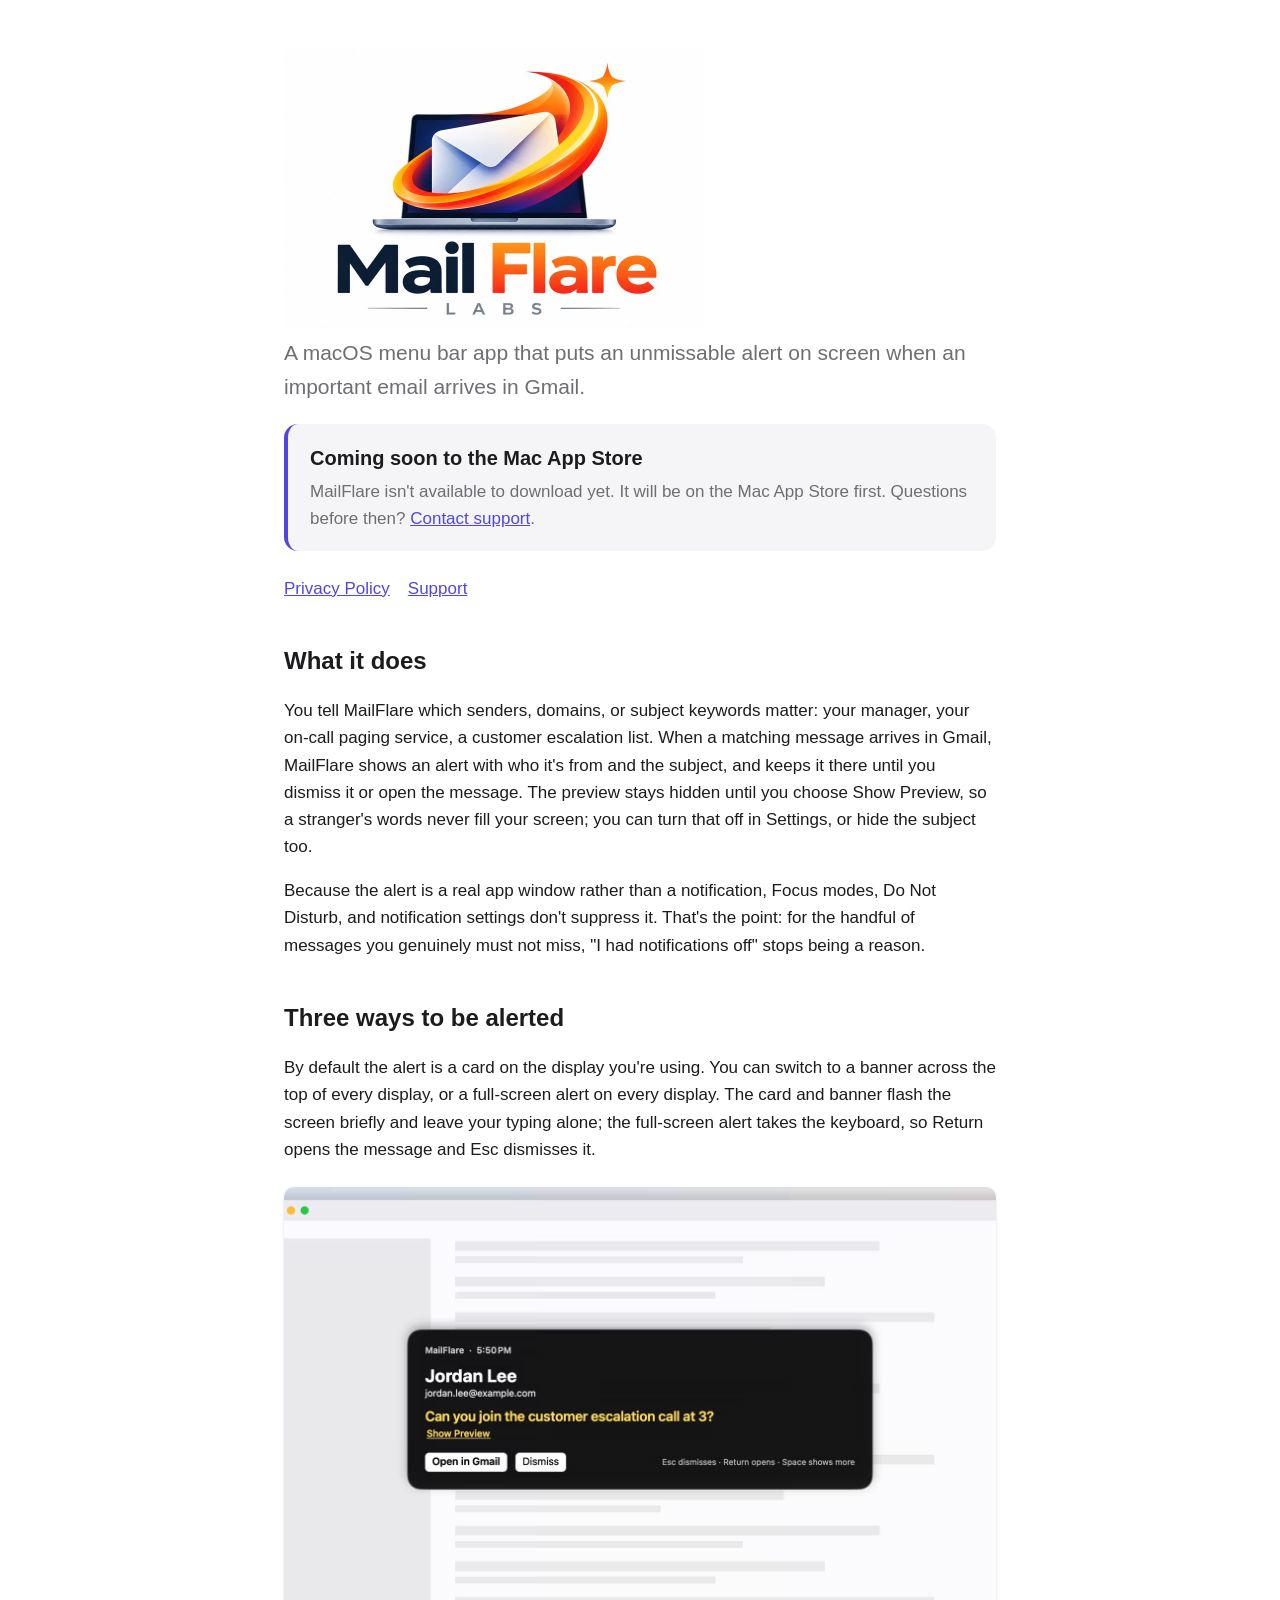
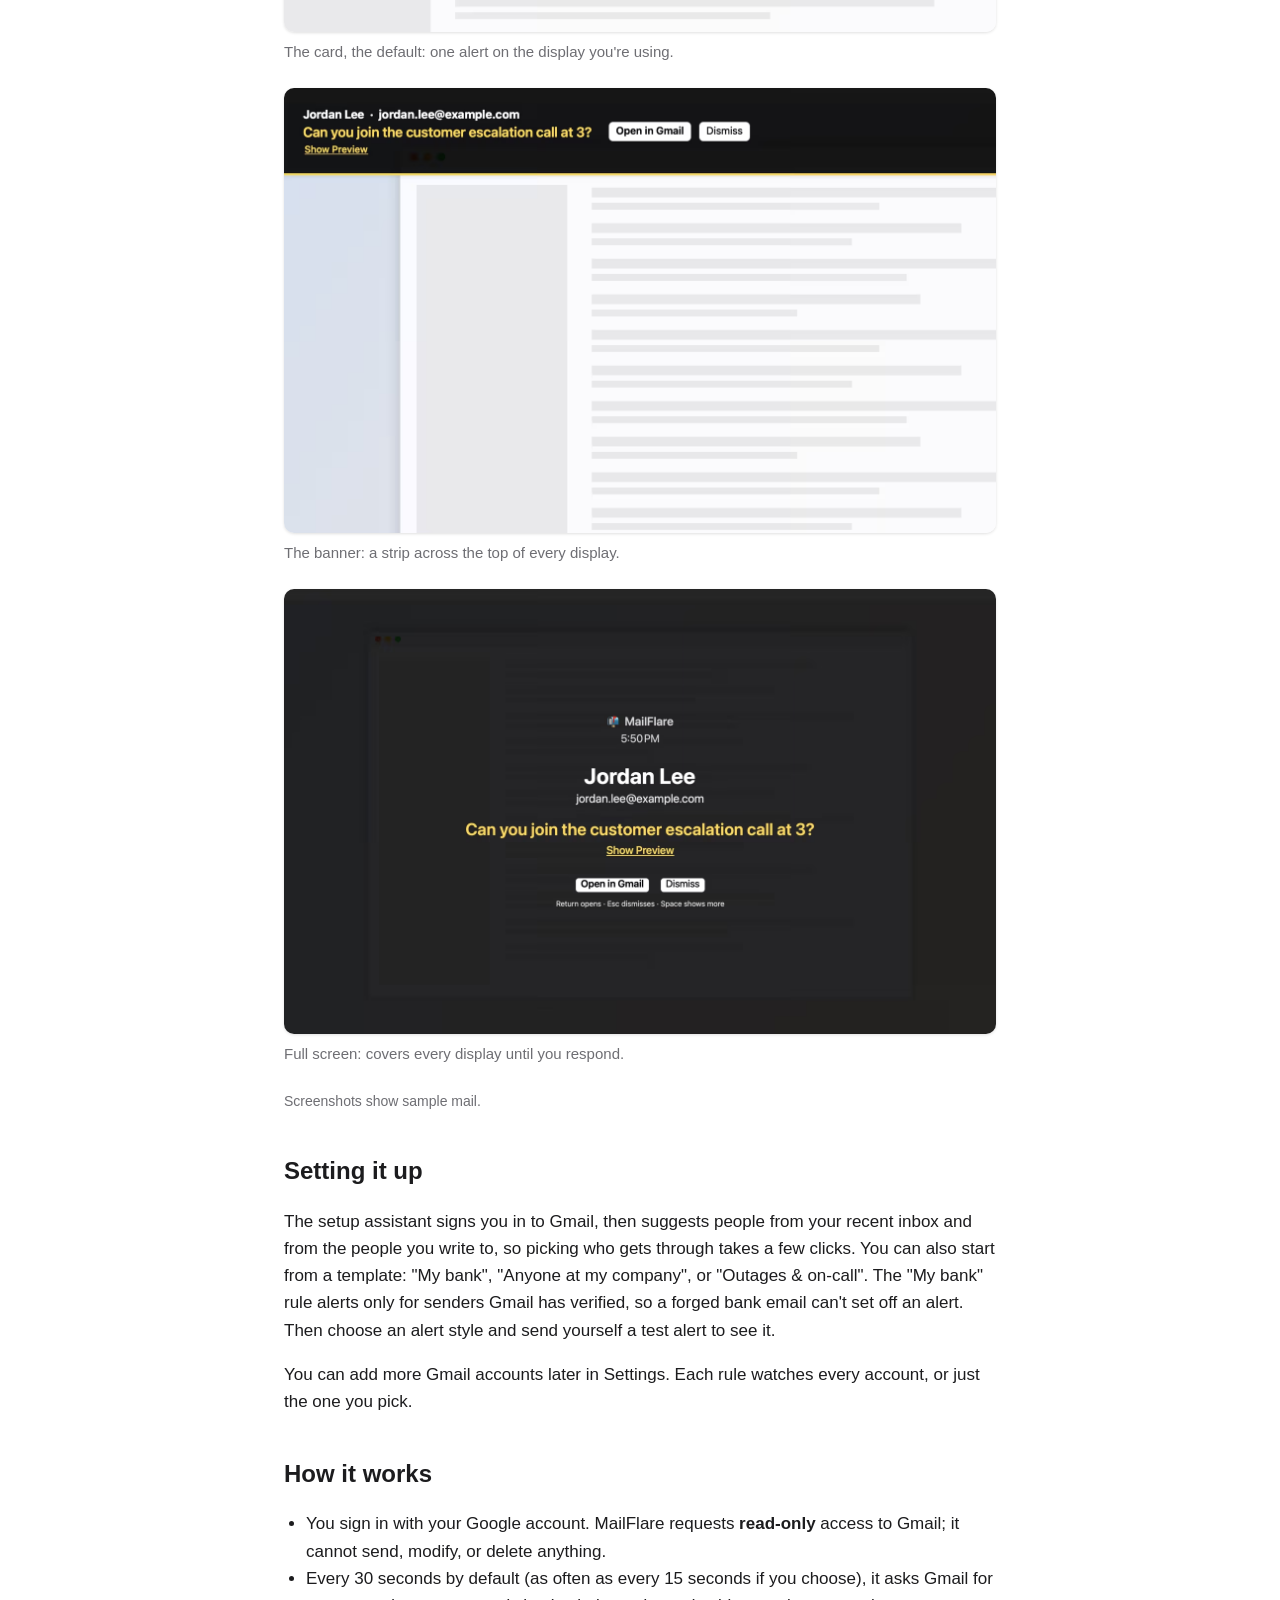
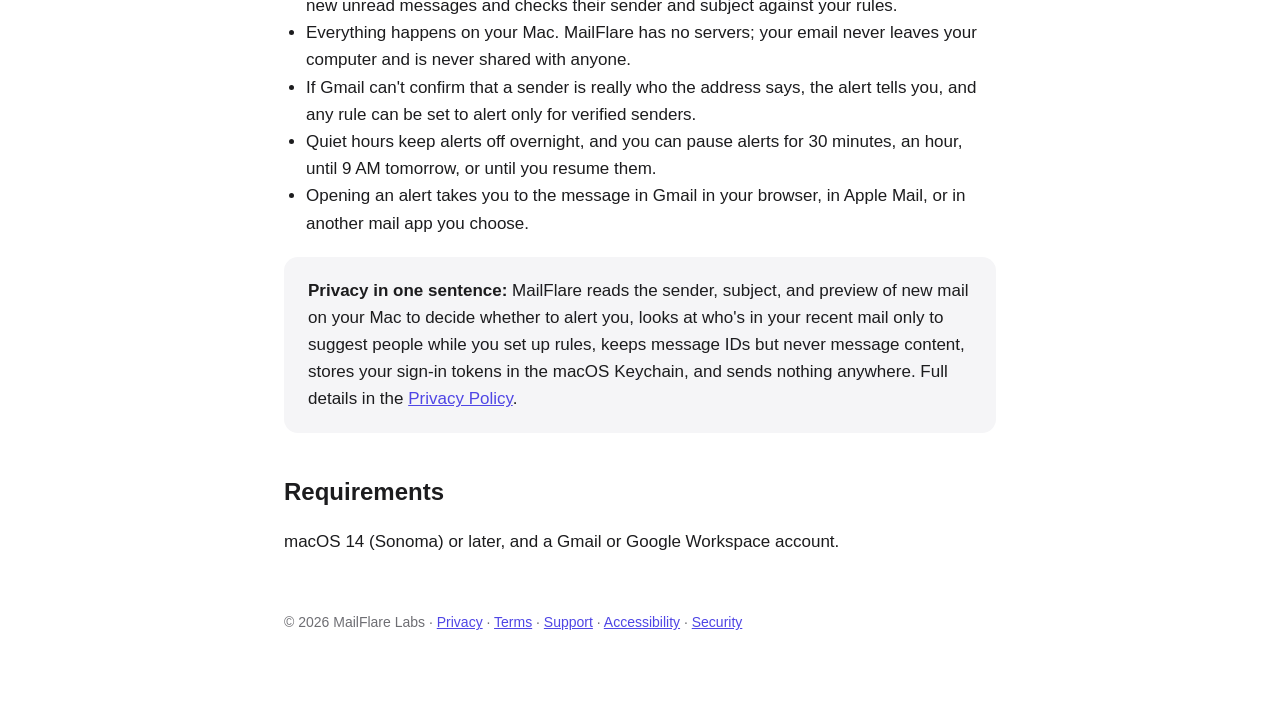
==== index.html @ 7cb152a8 "Homepage: say how to get the app (mailflarelabs/mailflare#104) A call to action under the lede says " ====
<!doctype html>
<html lang="en">
<head>
<meta charset="utf-8">
<meta name="viewport" content="width=device-width, initial-scale=1">
<title>MailFlare — unmissable alerts for the email that matters</title>
<meta name="description" data-feature="alert-styles" content="MailFlare is a macOS menu bar app that puts an alert on screen when an important Gmail message arrives: a card, a banner, or a full-screen alert that Focus modes and Do Not Disturb can't hide.">
<link rel="stylesheet" href="style.css">
<link rel="icon" href="favicon.ico" sizes="16x16 32x32 48x48">
<link rel="icon" href="icon.png" type="image/png" sizes="256x256">
<link rel="apple-touch-icon" href="apple-touch-icon.png">
<meta property="og:type" content="website">
<meta property="og:site_name" content="MailFlare">
<meta property="og:title" content="MailFlare — unmissable alerts for the email that matters">
<meta property="og:description" data-feature="alert-styles" content="MailFlare is a macOS menu bar app that puts an alert on screen when an important Gmail message arrives: a card, a banner, or a full-screen alert that Focus modes and Do Not Disturb can't hide.">
<meta property="og:url" content="https://mailflarelabs.com/">
<meta property="og:image" content="https://mailflarelabs.com/og-image.jpg">
<meta property="og:image:width" content="1200">
<meta property="og:image:height" content="630">
<meta property="og:image:alt" content="The MailFlare Labs logo: an envelope on a laptop screen, circled by an orange flare">
<meta name="twitter:card" content="summary_large_image">
</head>
<body>
<main>
<header>
  <img src="logo.jpg" alt="MailFlare Labs" width="840" height="560" style="width:min(100%,420px);height:auto;border-radius:0">
  <h1 class="visually-hidden">MailFlare</h1>
</header>
<p class="lede">A macOS menu bar app that puts an unmissable alert on screen when an important email arrives in Gmail.</p>
<div class="cta" id="get">
  <strong>Coming soon to the Mac App Store</strong>
  <span>MailFlare isn't available to download yet. It will be on the Mac App Store first. Questions before then? <a href="support.html">Contact support</a>.</span>
</div>
<nav><a href="privacy.html">Privacy Policy</a><a href="support.html">Support</a></nav>

<h2>What it does</h2>
<p>You tell MailFlare which <span data-feature="rule-criteria">senders, domains, or subject keywords</span> matter: your manager, your on-call paging service, a customer escalation list. When a matching message arrives in Gmail, MailFlare shows an alert with who it's from and the subject, and keeps it there until you dismiss it or open the message. <span data-feature="alert-detail">The preview stays hidden until you choose Show Preview, so a stranger's words never fill your screen; you can turn that off in Settings, or hide the subject too.</span></p>
<p>Because the alert is a real app window rather than a notification, Focus modes, Do Not Disturb, and notification settings don't suppress it. That's the point: for the handful of messages you genuinely must not miss, "I had notifications off" stops being a reason.</p>

<h2>Three ways to be alerted</h2>
<div data-feature="alert-styles alert-style-default">
<p>By default the alert is a card on the display you're using. You can switch to a banner across the top of every display, or a full-screen alert on every display. The card and banner flash the screen briefly and leave your typing alone; the full-screen alert takes the keyboard, so Return opens the message and Esc dismisses it.</p>
<figure>
  <picture>
    <source type="image/avif" srcset="screenshots/alert-card-dark.avif" media="(prefers-color-scheme: dark)">
    <source type="image/avif" srcset="screenshots/alert-card-light.avif">
    <img src="screenshots/alert-card-light.jpg" width="1440" height="900" loading="lazy" alt="A MailFlare card alert in the middle of the screen, above an open app window: an email from Jordan Lee (jordan.lee@example.com), subject &quot;Can you join the customer escalation call at 3?&quot;, with a Show Preview link and Open in Gmail and Dismiss buttons.">
  </picture>
  <figcaption>The card, the default: one alert on the display you're using.</figcaption>
</figure>
<figure>
  <picture>
    <source type="image/avif" srcset="screenshots/alert-banner-dark.avif" media="(prefers-color-scheme: dark)">
    <source type="image/avif" srcset="screenshots/alert-banner-light.avif">
    <img src="screenshots/alert-banner-light.jpg" width="1440" height="900" loading="lazy" alt="A MailFlare banner alert across the top of the screen: an email from Jordan Lee (jordan.lee@example.com), subject &quot;Can you join the customer escalation call at 3?&quot;, with a Show Preview link and Open in Gmail and Dismiss buttons.">
  </picture>
  <figcaption>The banner: a strip across the top of every display.</figcaption>
</figure>
<figure>
  <picture>
    <source type="image/avif" srcset="screenshots/alert-fullscreen-dark.avif" media="(prefers-color-scheme: dark)">
    <source type="image/avif" srcset="screenshots/alert-fullscreen-light.avif">
    <img src="screenshots/alert-fullscreen-light.jpg" width="1440" height="900" loading="lazy" alt="A MailFlare full-screen alert darkening the whole screen: an email from Jordan Lee (jordan.lee@example.com), subject &quot;Can you join the customer escalation call at 3?&quot;, with a Show Preview link and Open in Gmail and Dismiss buttons.">
  </picture>
  <figcaption>Full screen: covers every display until you respond.</figcaption>
</figure>
<p class="note">Screenshots show sample mail.</p>
</div>

<h2>Setting it up</h2>
<p>The setup assistant signs you in to Gmail, then suggests people from your recent inbox and from the people you write to, so picking who gets through takes a few clicks. You can also start from a template: "My bank", "Anyone at my company", or "Outages &amp; on-call". <span data-feature="sender-verification">The "My bank" rule alerts only for senders Gmail has verified, so a forged bank email can't set off an alert.</span> Then choose an alert style and send yourself a test alert to see it.</p>
<p>You can add more Gmail accounts later in Settings. Each rule watches every account, or just the one you pick.</p>

<h2>How it works</h2>
<ul>
  <li>You sign in with your Google account. MailFlare requests <span data-feature="gmail-access"><strong>read-only</strong> access to Gmail; it cannot send, modify, or delete anything</span>.</li>
  <li><span data-feature="poll-interval">Every 30 seconds by default (as often as every 15 seconds if you choose)</span>, it asks Gmail for new unread messages and checks their sender and subject against your rules.</li>
  <li>Everything happens on your Mac. MailFlare has no servers; your email never leaves your computer and is never shared with anyone.</li>
  <li data-feature="sender-verification">If Gmail can't confirm that a sender is really who the address says, the alert tells you, and any rule can be set to alert only for verified senders.</li>
  <li data-feature="quiet-hours pause">Quiet hours keep alerts off overnight, and you can pause alerts for 30 minutes, an hour, until 9 AM tomorrow, or until you resume them.</li>
  <li>Opening an alert takes you to the message in Gmail in your browser, in Apple Mail, or in another mail app you choose.</li>
</ul>

<div class="card">
  <strong>Privacy in one sentence:</strong> MailFlare reads the sender, subject, and preview of new mail on your Mac to decide whether to alert you, looks at who's in your recent mail only to suggest people while you set up rules, keeps message IDs but never message content, stores your sign-in tokens in the macOS Keychain, and sends nothing anywhere. Full details in the <a href="privacy.html">Privacy Policy</a>.
</div>

<h2>Requirements</h2>
<p><span data-feature="min-macos">macOS 14 (Sonoma) or later</span>, and a Gmail or Google Workspace account.</p>

<footer>© 2026 MailFlare Labs · <a href="privacy.html">Privacy</a> · <a href="terms.html">Terms</a> · <a href="support.html">Support</a> · <a href="accessibility.html">Accessibility</a> · <a href="security.html">Security</a></footer>
</main>
</body>
</html>
---- style.css ----
:root { color-scheme: light dark; --fg: #1c1c1e; --muted: #6e6e73; --accent: #4f46e5; --bg: #ffffff; --card: #f5f5f7; }
@media (prefers-color-scheme: dark) { :root { --fg: #f5f5f7; --muted: #a1a1a6; --accent: #a5b4fc; --bg: #0b0b0f; --card: #1c1c22; } }
* { box-sizing: border-box; }
body { margin: 0; font: 17px/1.6 -apple-system, BlinkMacSystemFont, "Helvetica Neue", Helvetica, Arial, sans-serif; color: var(--fg); background: var(--bg); }
main { max-width: 760px; margin: 0 auto; padding: 48px 24px 80px; }
header { display: flex; align-items: center; gap: 14px; margin-bottom: 8px; }
header img { width: 56px; height: 56px; border-radius: 13px; }
h1 { font-size: 40px; margin: 0; letter-spacing: -0.02em; }
h2 { font-size: 24px; margin: 40px 0 12px; }
p.lede { font-size: 21px; color: var(--muted); margin-top: 6px; }
a { color: var(--accent); }
nav a { margin-right: 18px; }
.card { background: var(--card); border-radius: 14px; padding: 20px 24px; margin: 20px 0; }
ul { padding-left: 22px; }
footer { margin-top: 56px; color: var(--muted); font-size: 14px; }
code { font-family: ui-monospace, SFMono-Regular, Menlo, monospace; font-size: 0.92em; }
.visually-hidden { position: absolute; width: 1px; height: 1px; overflow: hidden; clip: rect(0 0 0 0); }
figure { margin: 24px 0; }
figure img { display: block; width: 100%; height: auto; border-radius: 10px; box-shadow: 0 1px 3px rgba(0, 0, 0, 0.12); }
figcaption { margin-top: 8px; color: var(--muted); font-size: 15px; }
p.note { color: var(--muted); font-size: 14px; }
.cta { display: flex; flex-direction: column; gap: 4px; margin: 20px 0 24px; padding: 18px 22px; border-radius: 14px; background: var(--card); border-left: 4px solid var(--accent); }
.cta strong { font-size: 20px; }
.cta span { color: var(--muted); }
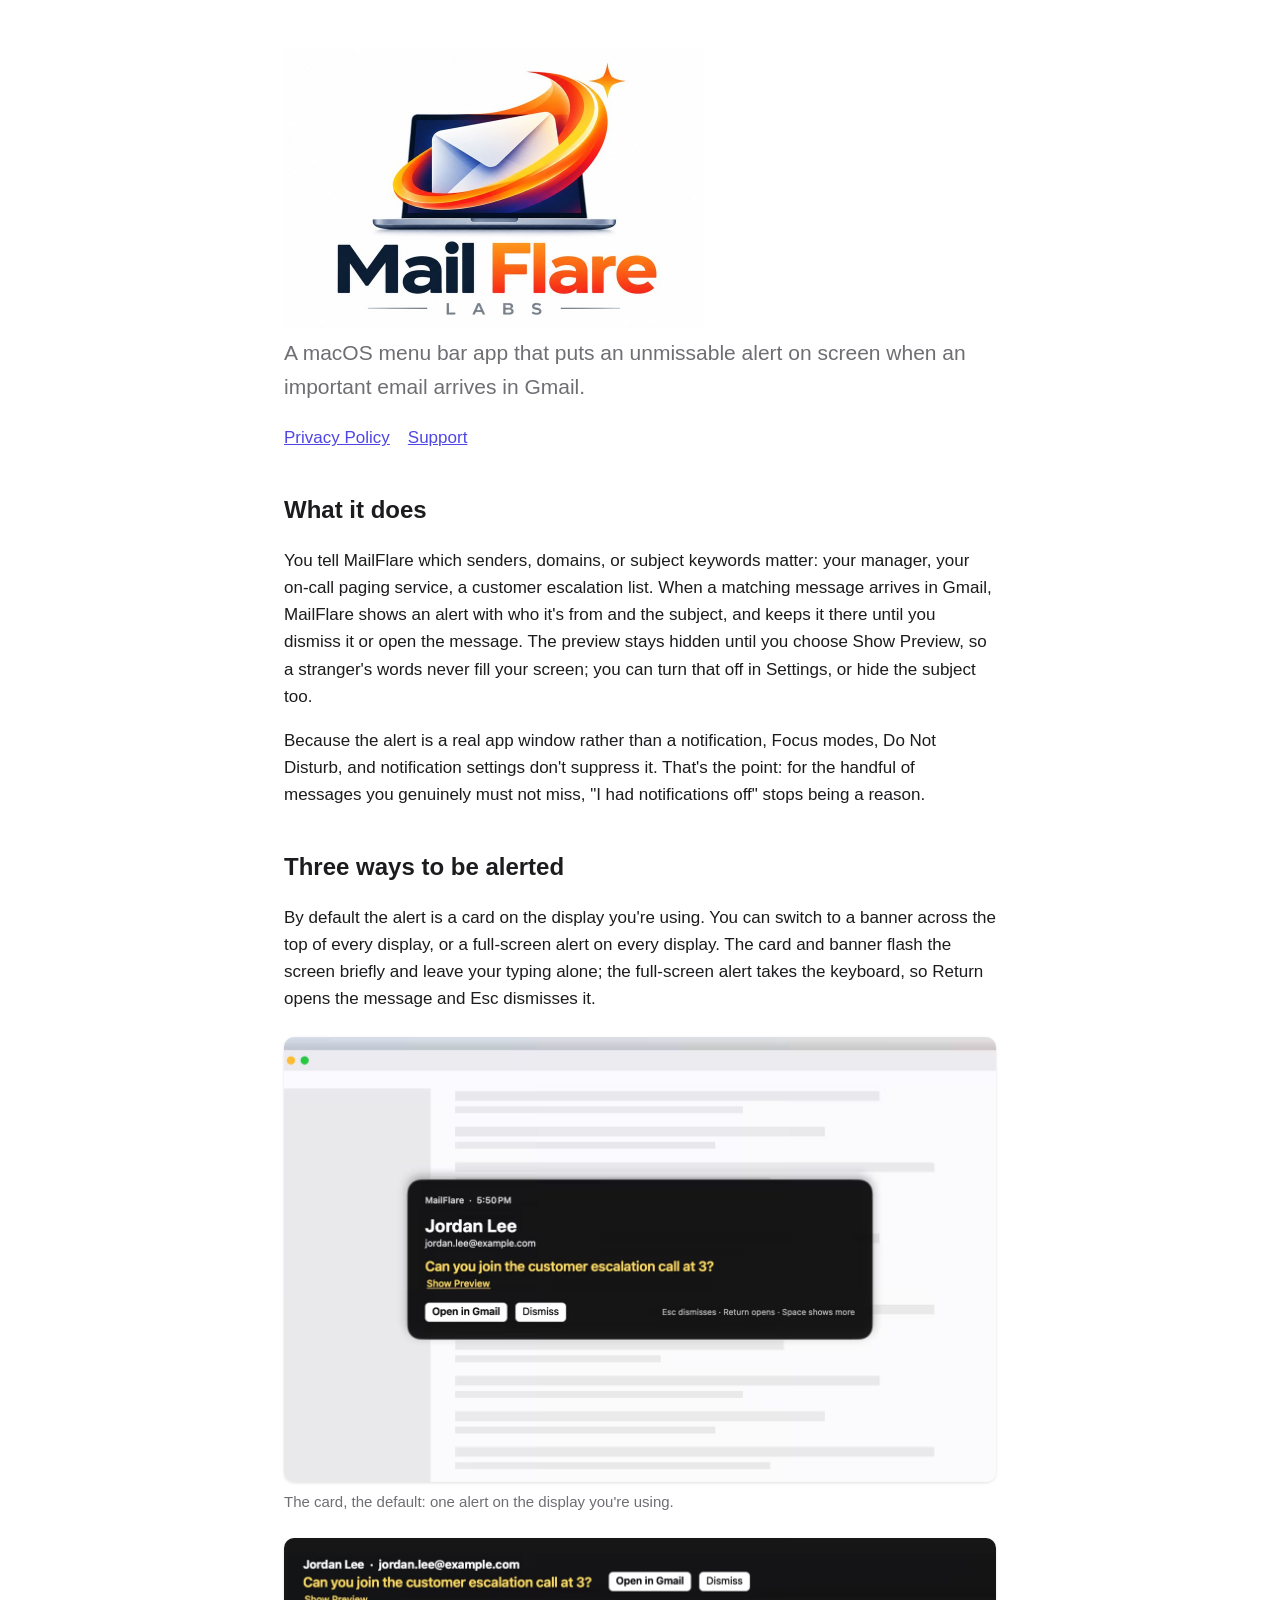
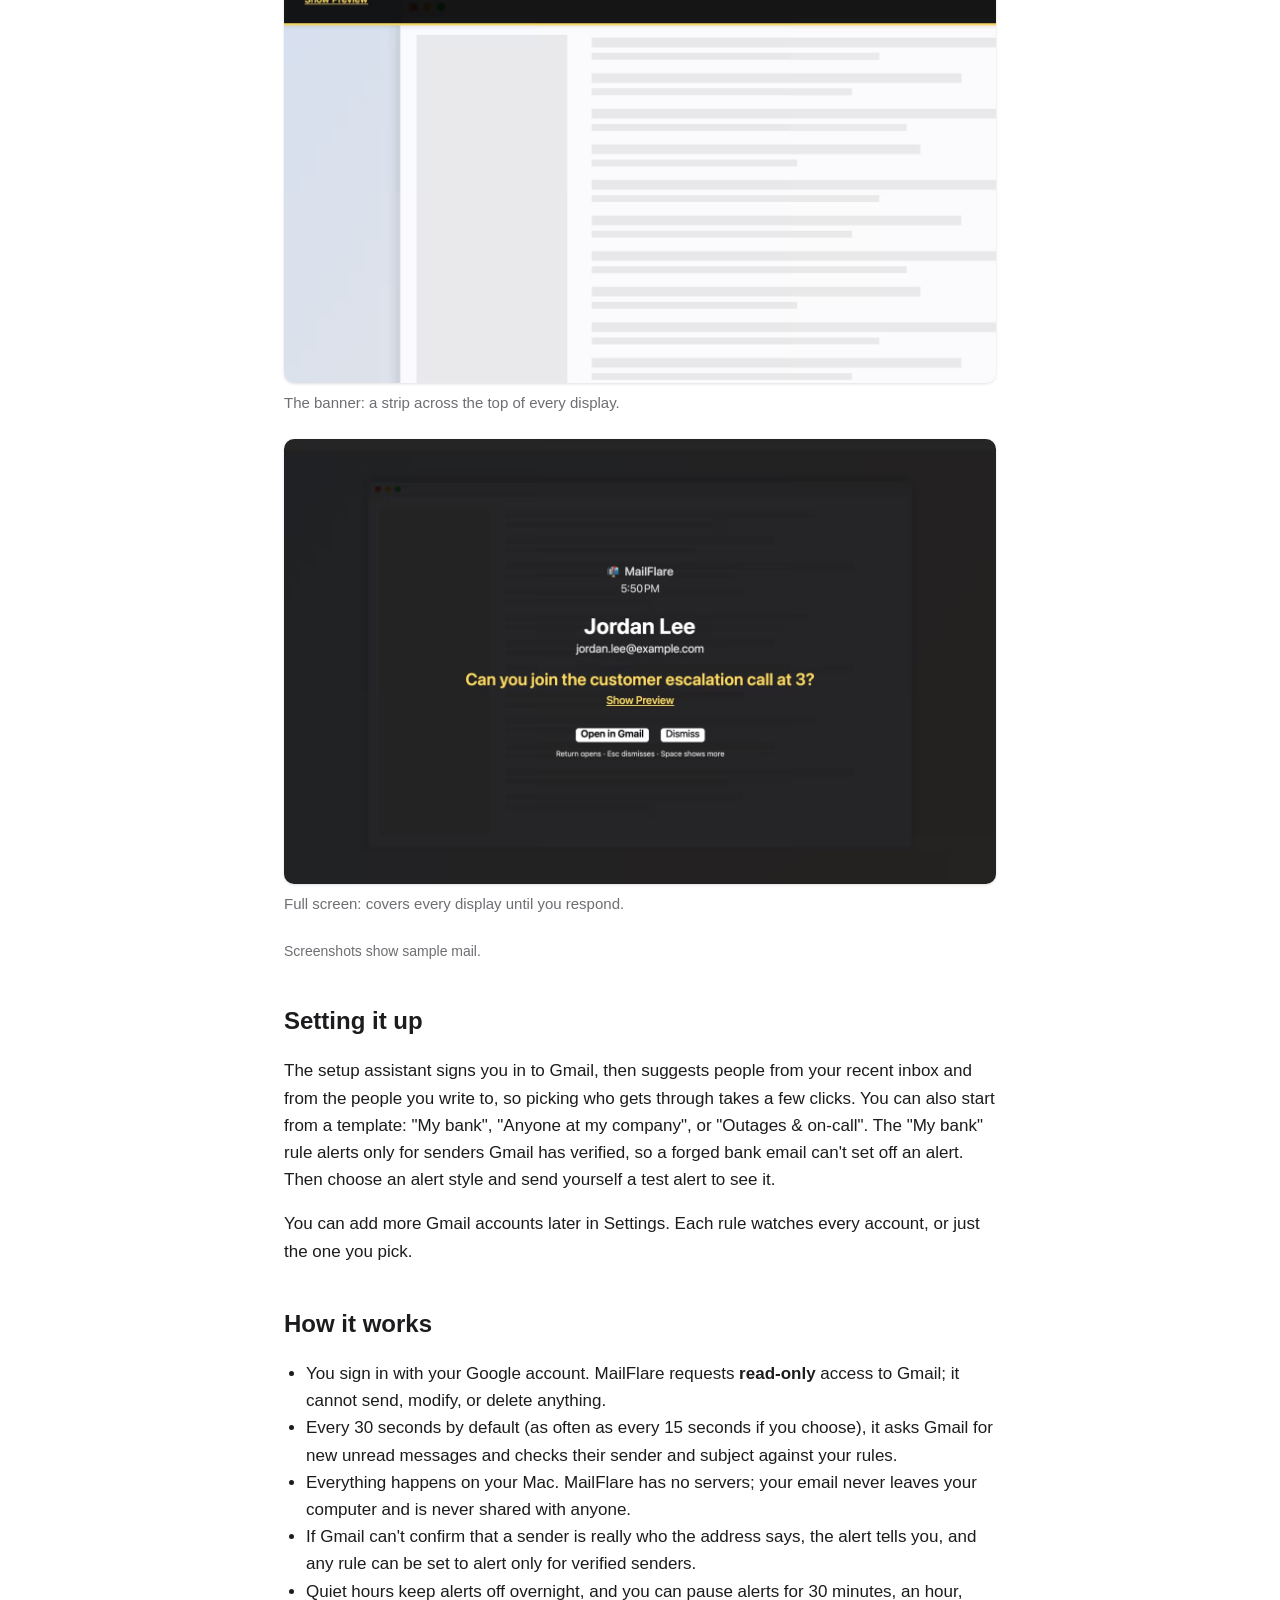
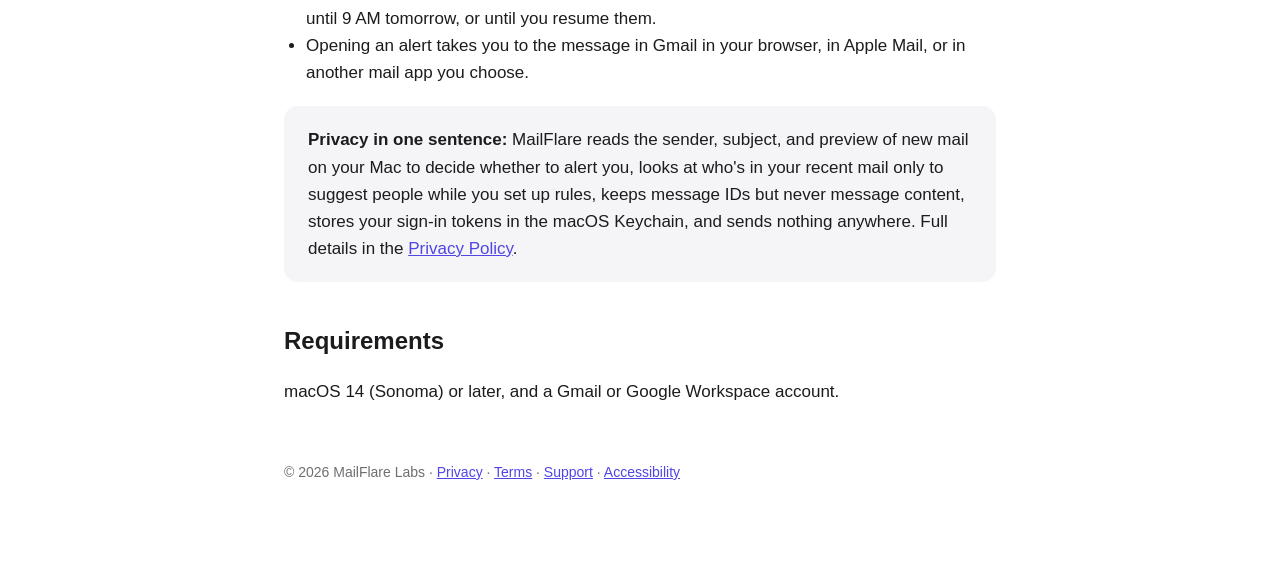
==== commit 7fc3583d: "Merge pull request #14 from mailflarelabs/content/101-accessibility Accessibility statement (mailfla" ====
--- a/index.html
+++ b/index.html
@@ -27,10 +27,6 @@
   <h1 class="visually-hidden">MailFlare</h1>
 </header>
 <p class="lede">A macOS menu bar app that puts an unmissable alert on screen when an important email arrives in Gmail.</p>
-<div class="cta" id="get">
-  <strong>Coming soon to the Mac App Store</strong>
-  <span>MailFlare isn't available to download yet. It will be on the Mac App Store first. Questions before then? <a href="support.html">Contact support</a>.</span>
-</div>
 <nav><a href="privacy.html">Privacy Policy</a><a href="support.html">Support</a></nav>
 
 <h2>What it does</h2>
@@ -88,7 +84,7 @@
 <h2>Requirements</h2>
 <p><span data-feature="min-macos">macOS 14 (Sonoma) or later</span>, and a Gmail or Google Workspace account.</p>
 
-<footer>© 2026 MailFlare Labs · <a href="privacy.html">Privacy</a> · <a href="terms.html">Terms</a> · <a href="support.html">Support</a> · <a href="accessibility.html">Accessibility</a> · <a href="security.html">Security</a></footer>
+<footer>© 2026 MailFlare Labs · <a href="privacy.html">Privacy</a> · <a href="terms.html">Terms</a> · <a href="support.html">Support</a> · <a href="accessibility.html">Accessibility</a></footer>
 </main>
 </body>
 </html>
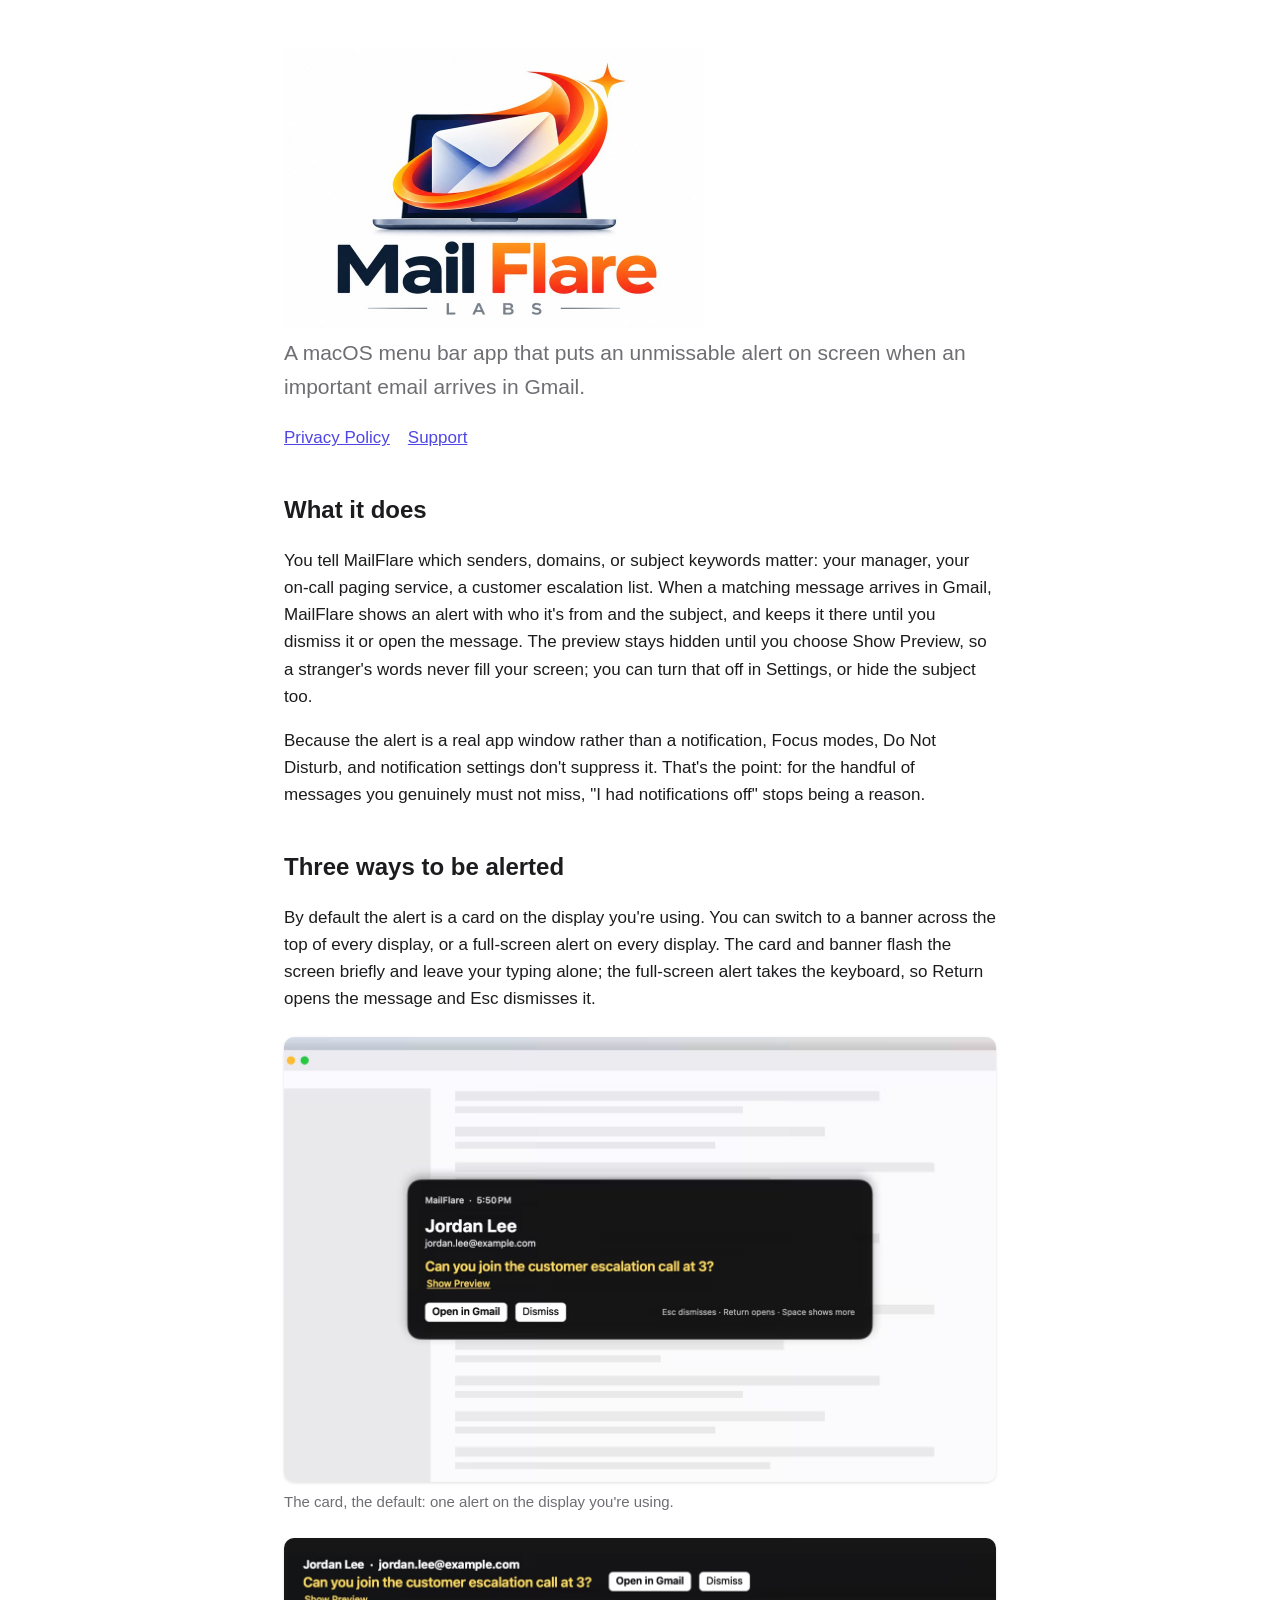
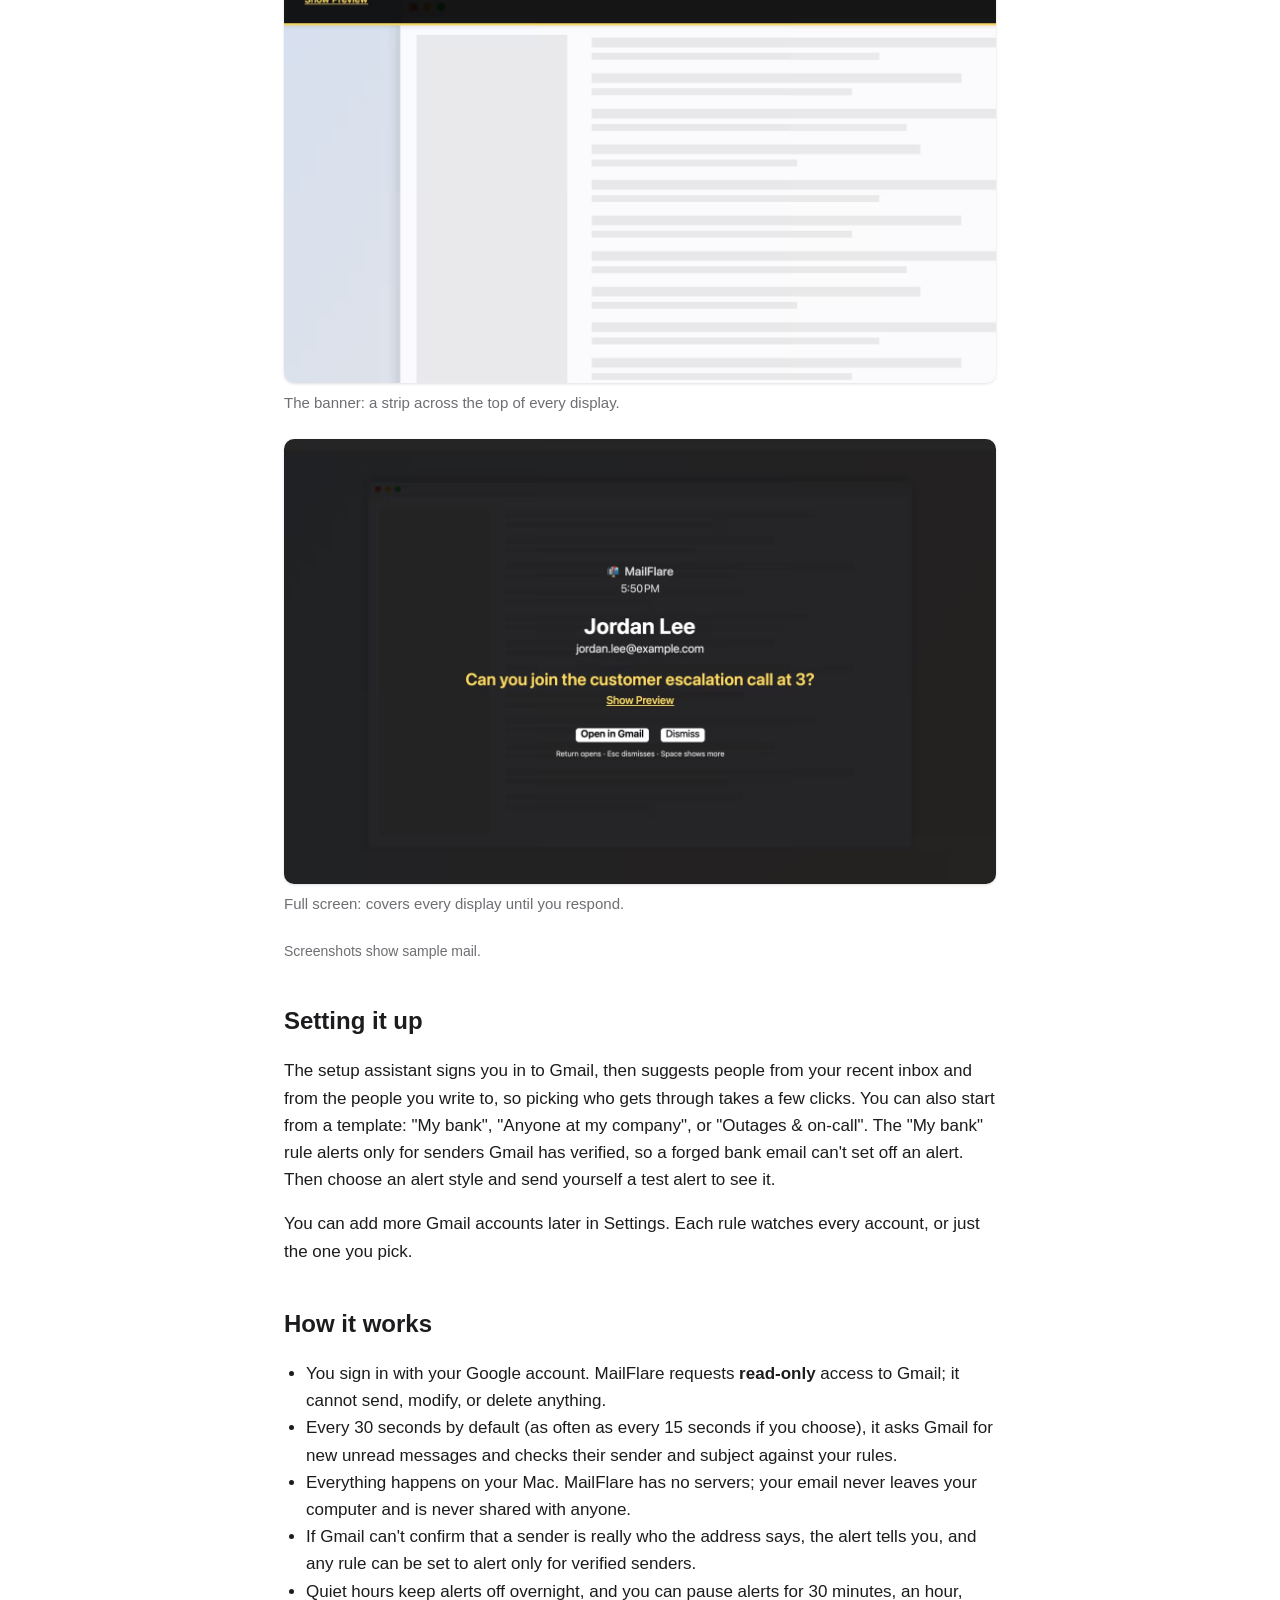
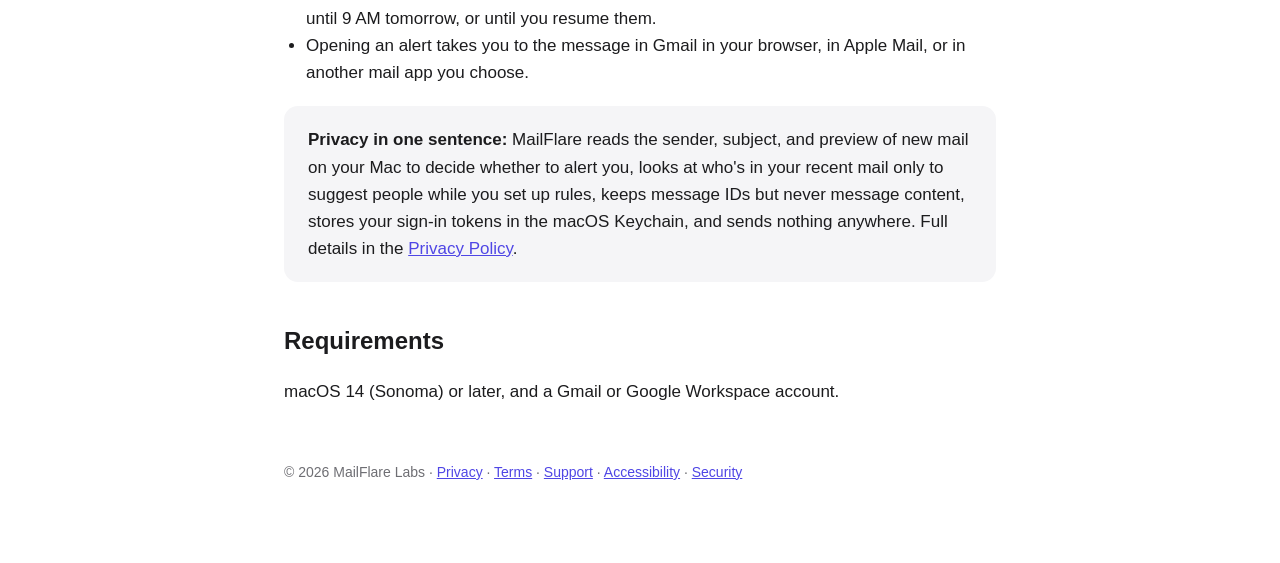
==== commit dc356fe3: "Merge pull request #15 from mailflarelabs/content/100-security Security page and /.well-known/securi" ====
--- a/index.html
+++ b/index.html
@@ -84,7 +84,7 @@
 <h2>Requirements</h2>
 <p><span data-feature="min-macos">macOS 14 (Sonoma) or later</span>, and a Gmail or Google Workspace account.</p>
 
-<footer>© 2026 MailFlare Labs · <a href="privacy.html">Privacy</a> · <a href="terms.html">Terms</a> · <a href="support.html">Support</a> · <a href="accessibility.html">Accessibility</a></footer>
+<footer>© 2026 MailFlare Labs · <a href="privacy.html">Privacy</a> · <a href="terms.html">Terms</a> · <a href="support.html">Support</a> · <a href="accessibility.html">Accessibility</a> · <a href="security.html">Security</a></footer>
 </main>
 </body>
 </html>
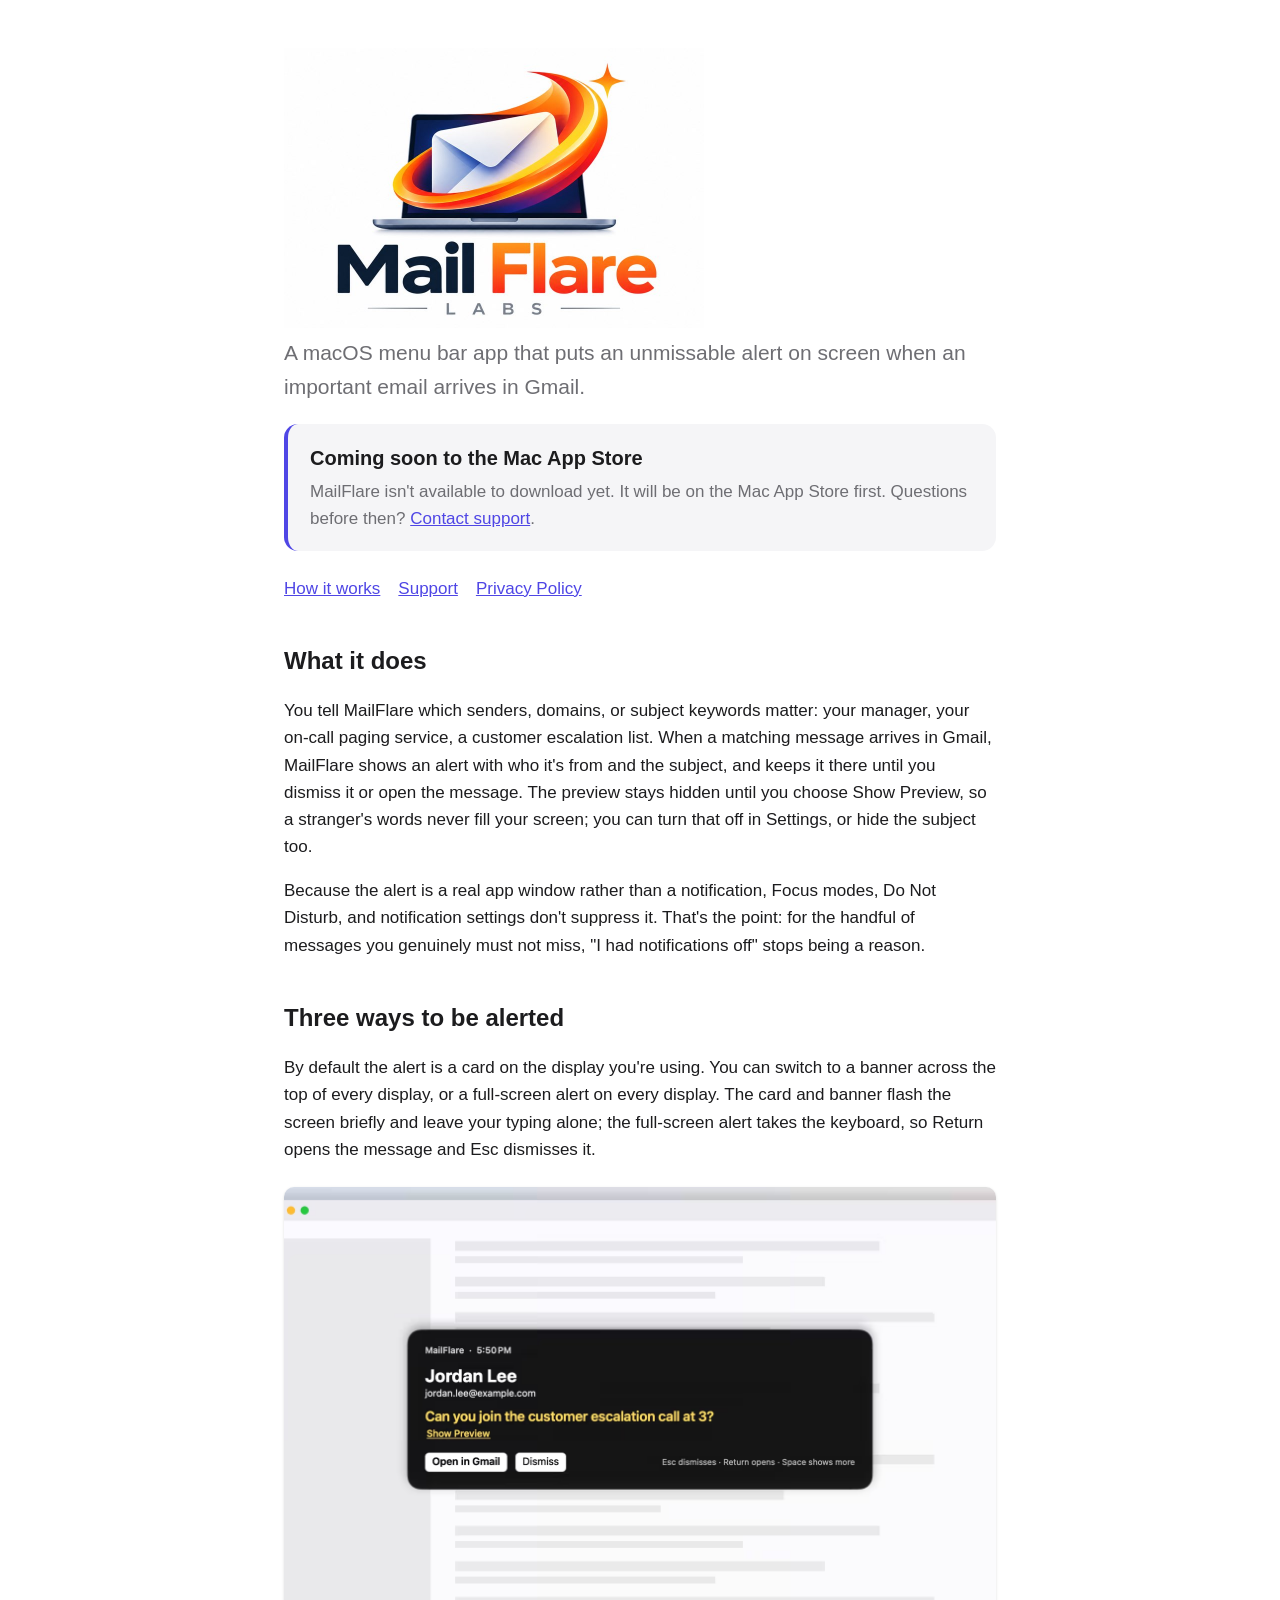
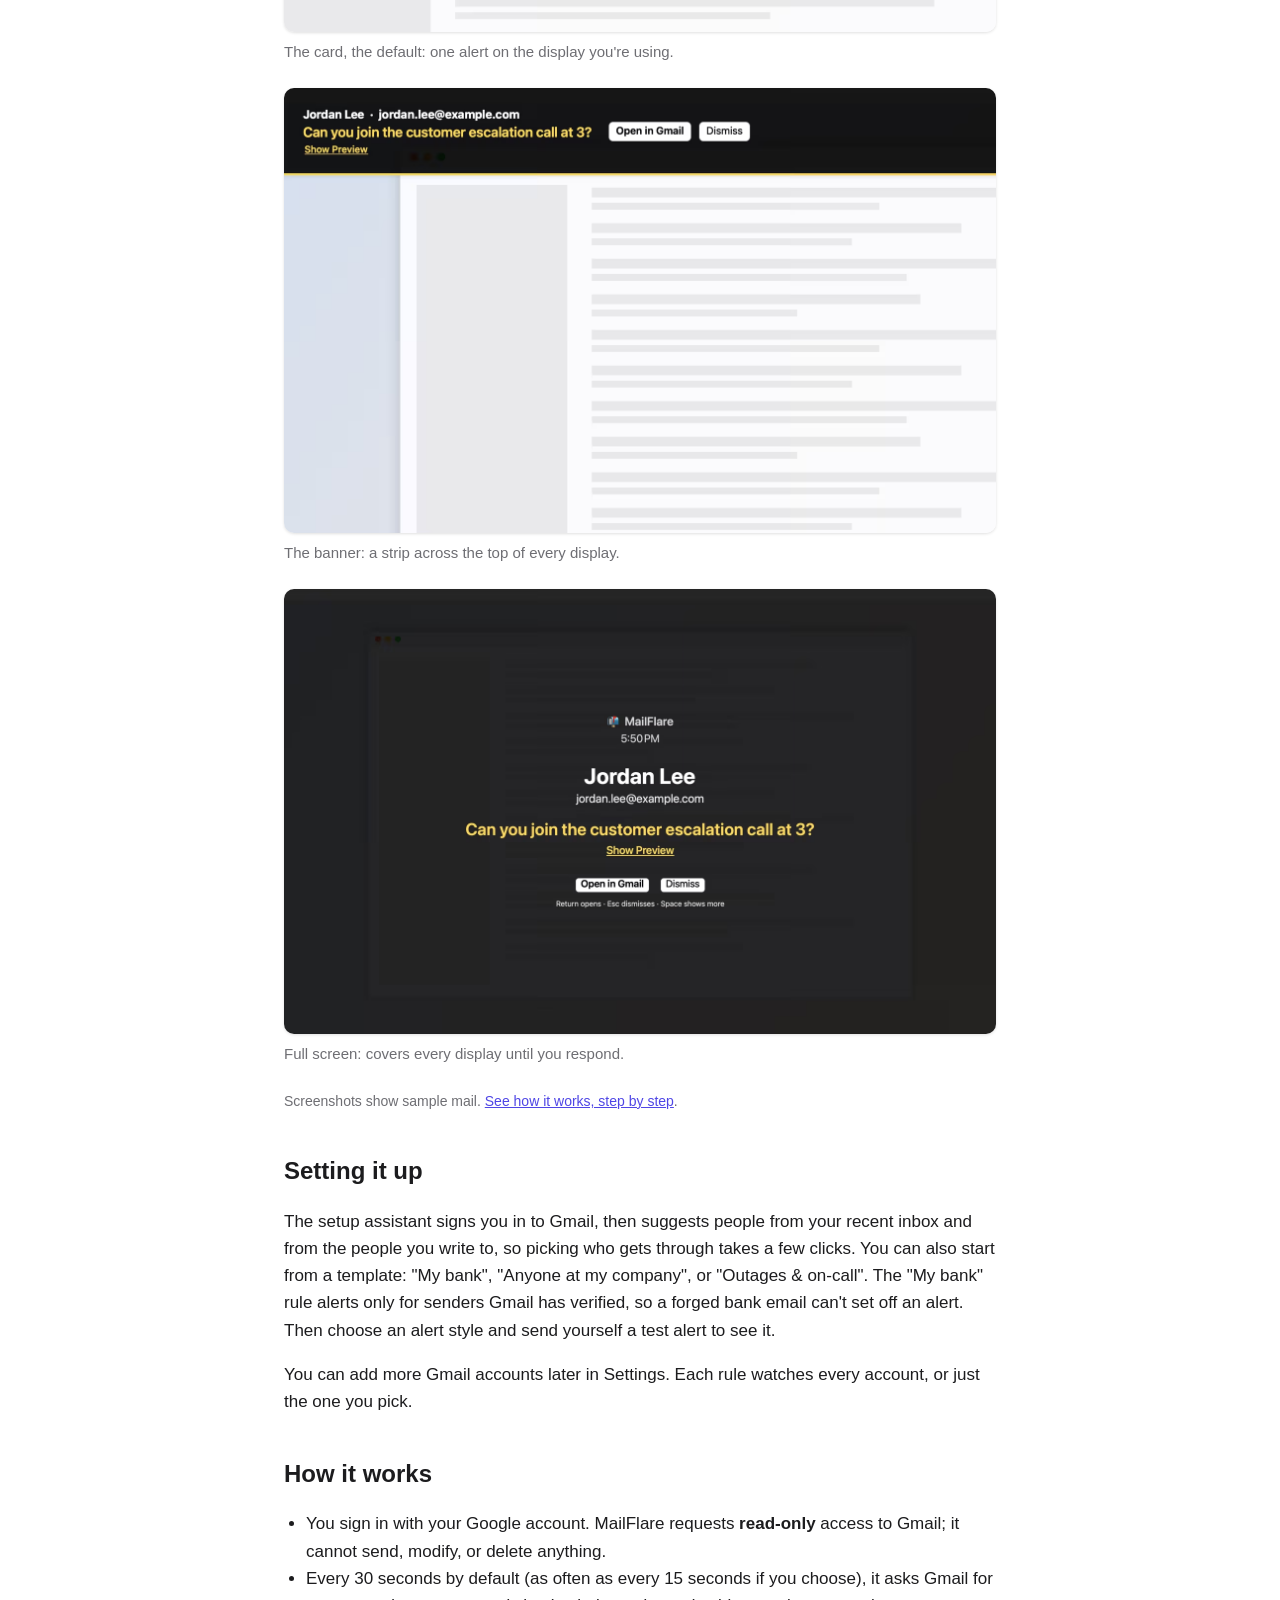
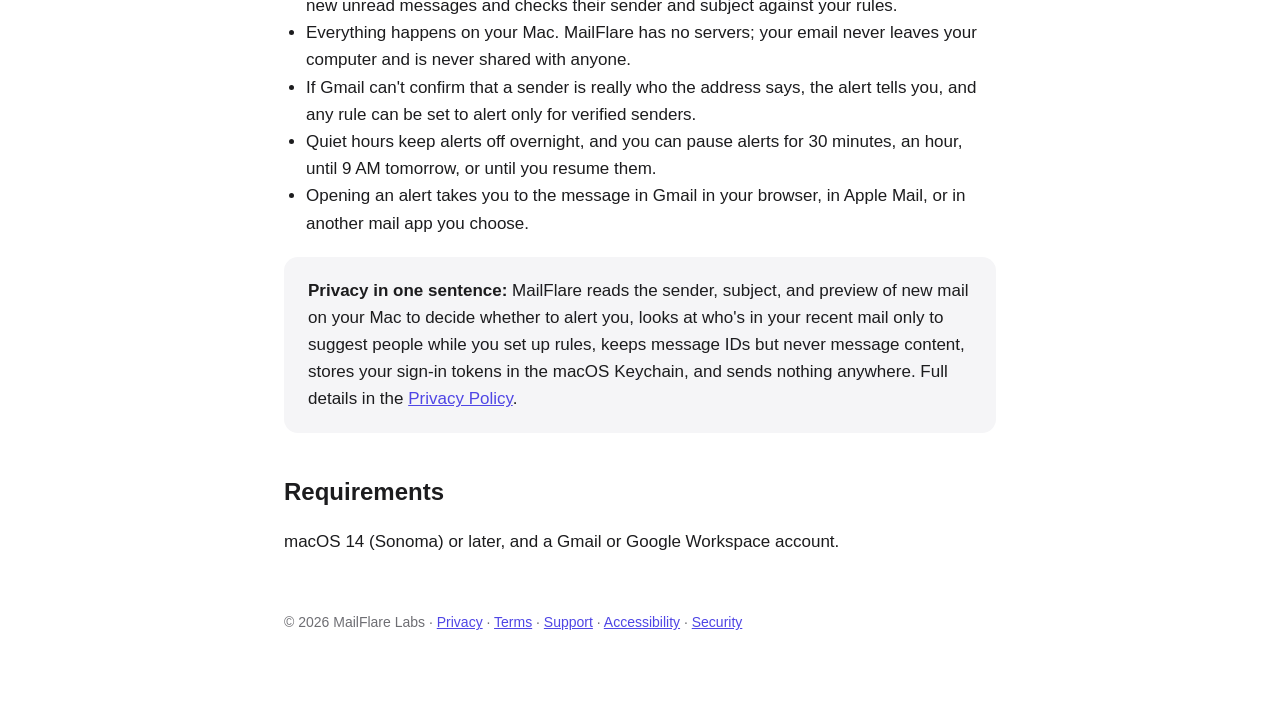
==== commit d7d01209: ""How it works" page (mailflarelabs/mailflare#99) how-it-works.html shows the three alert styles side" ====
--- a/index.html
+++ b/index.html
@@ -27,7 +27,11 @@
   <h1 class="visually-hidden">MailFlare</h1>
 </header>
 <p class="lede">A macOS menu bar app that puts an unmissable alert on screen when an important email arrives in Gmail.</p>
-<nav><a href="privacy.html">Privacy Policy</a><a href="support.html">Support</a></nav>
+<div class="cta" id="get">
+  <strong>Coming soon to the Mac App Store</strong>
+  <span>MailFlare isn't available to download yet. It will be on the Mac App Store first. Questions before then? <a href="support.html">Contact support</a>.</span>
+</div>
+<nav><a href="how-it-works.html">How it works</a><a href="support.html">Support</a><a href="privacy.html">Privacy Policy</a></nav>
 
 <h2>What it does</h2>
 <p>You tell MailFlare which <span data-feature="rule-criteria">senders, domains, or subject keywords</span> matter: your manager, your on-call paging service, a customer escalation list. When a matching message arrives in Gmail, MailFlare shows an alert with who it's from and the subject, and keeps it there until you dismiss it or open the message. <span data-feature="alert-detail">The preview stays hidden until you choose Show Preview, so a stranger's words never fill your screen; you can turn that off in Settings, or hide the subject too.</span></p>
@@ -60,7 +64,7 @@
   </picture>
   <figcaption>Full screen: covers every display until you respond.</figcaption>
 </figure>
-<p class="note">Screenshots show sample mail.</p>
+<p class="note">Screenshots show sample mail. <a href="how-it-works.html">See how it works, step by step</a>.</p>
 </div>
 
 <h2>Setting it up</h2>
--- a/style.css
+++ b/style.css
@@ -22,3 +22,7 @@
 .cta { display: flex; flex-direction: column; gap: 4px; margin: 20px 0 24px; padding: 18px 22px; border-radius: 14px; background: var(--card); border-left: 4px solid var(--accent); }
 .cta strong { font-size: 20px; }
 .cta span { color: var(--muted); }
+.gallery { display: grid; grid-template-columns: repeat(auto-fit, minmax(200px, 1fr)); gap: 16px; margin: 20px 0; }
+.gallery figure { margin: 0; }
+figure.narrow { max-width: 480px; margin-left: auto; margin-right: auto; }
+ol.steps li { margin-bottom: 10px; }
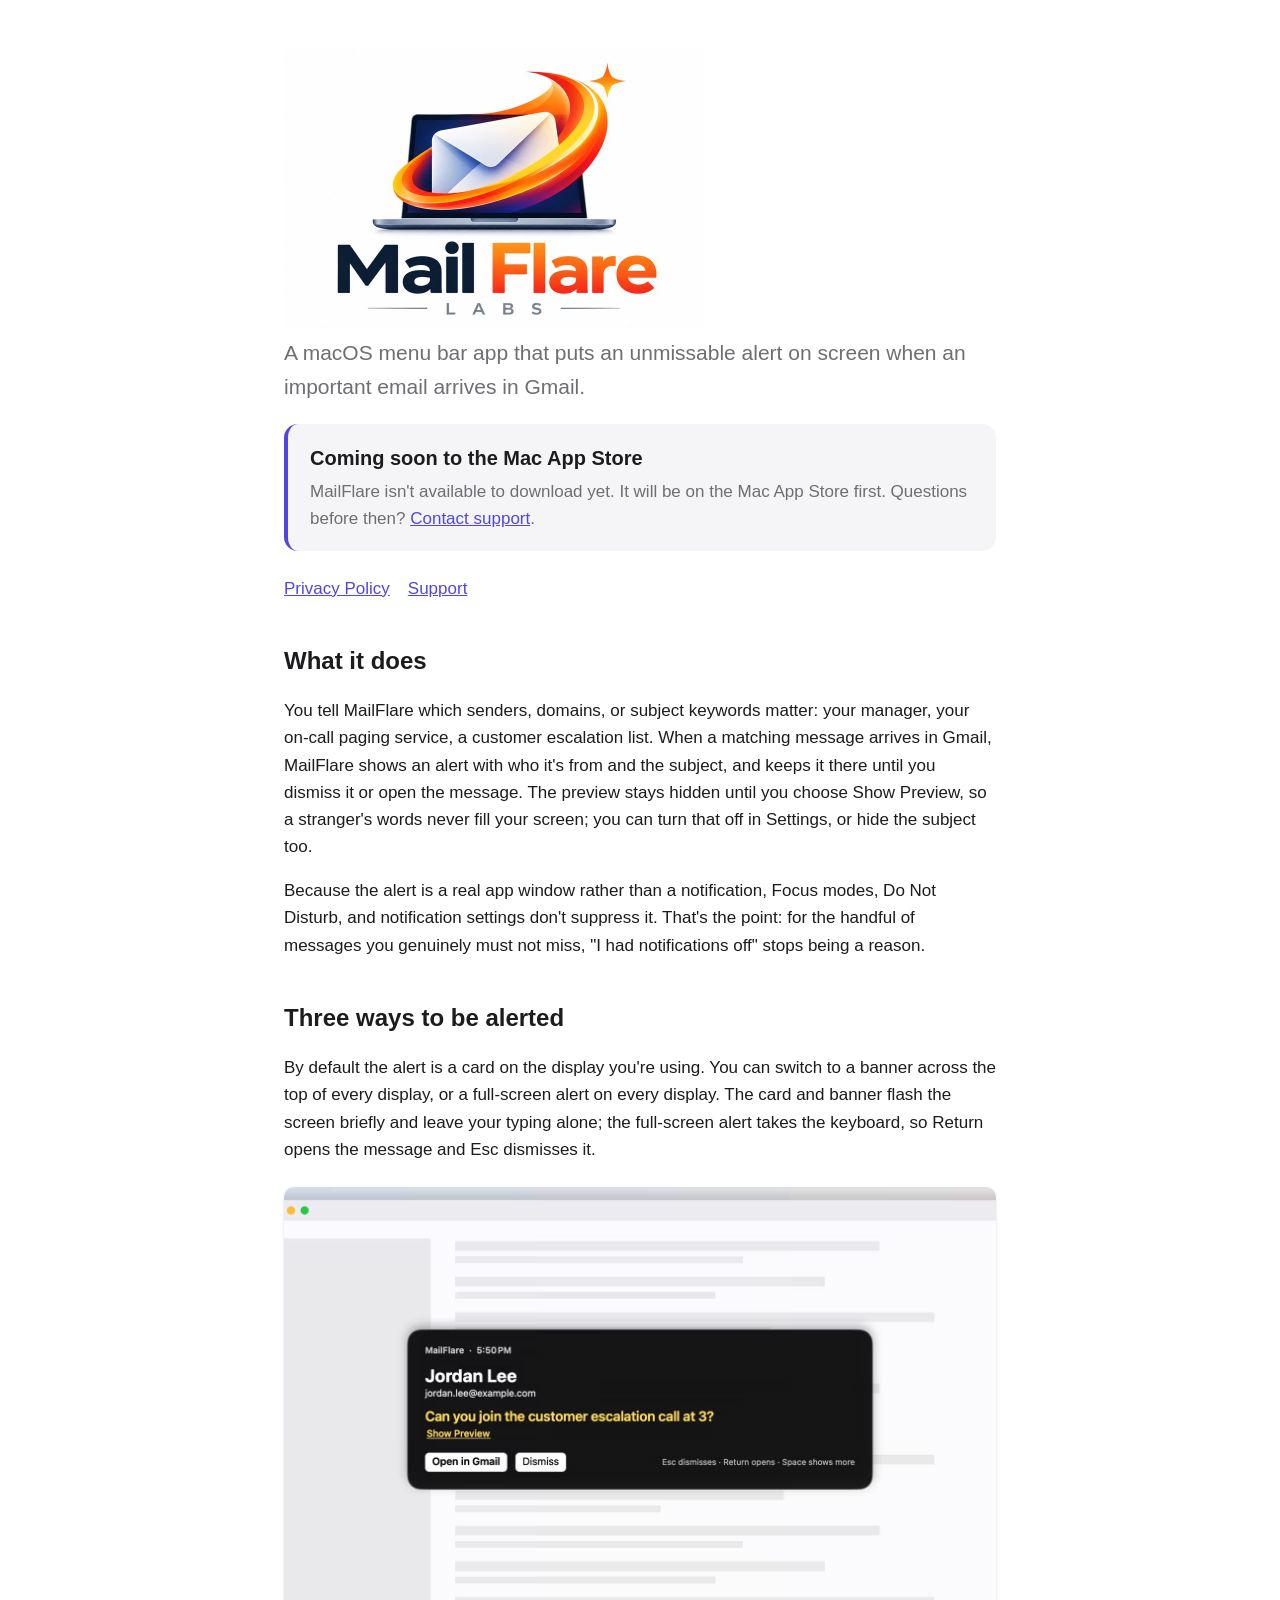
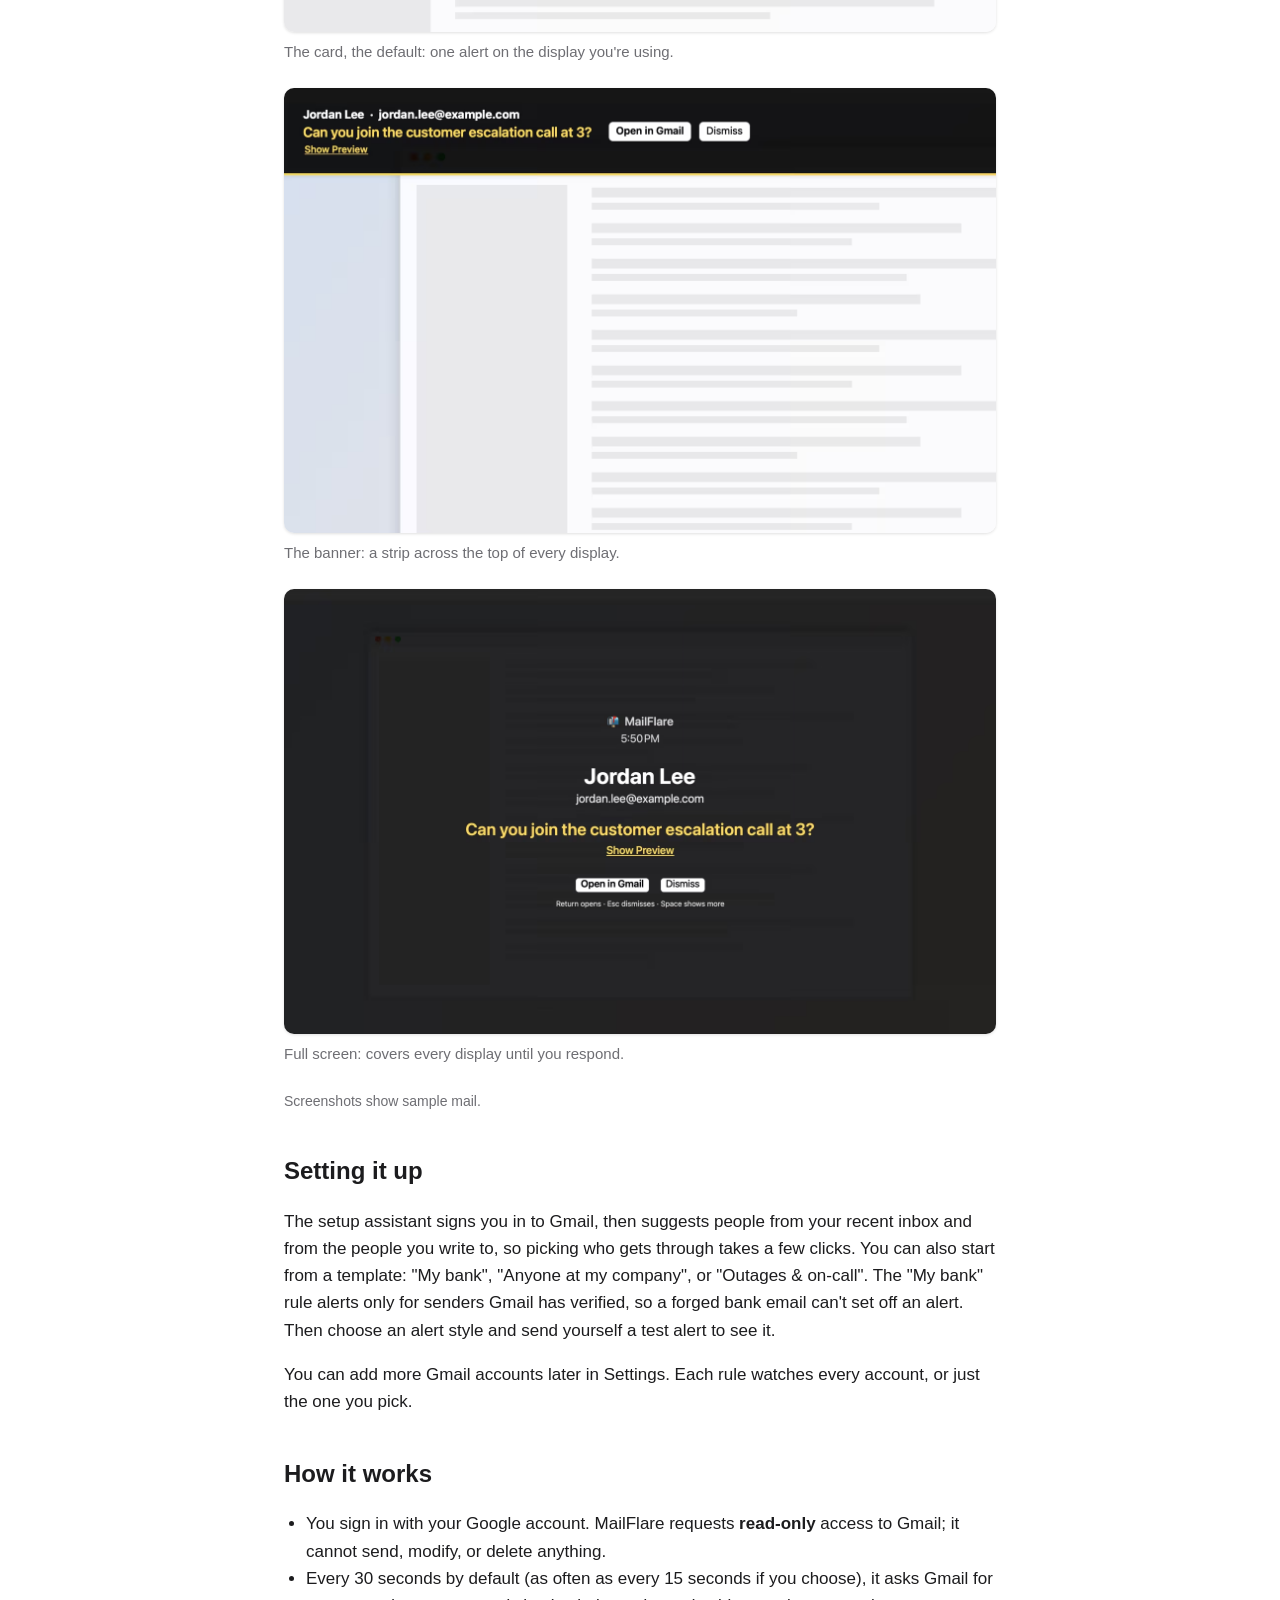
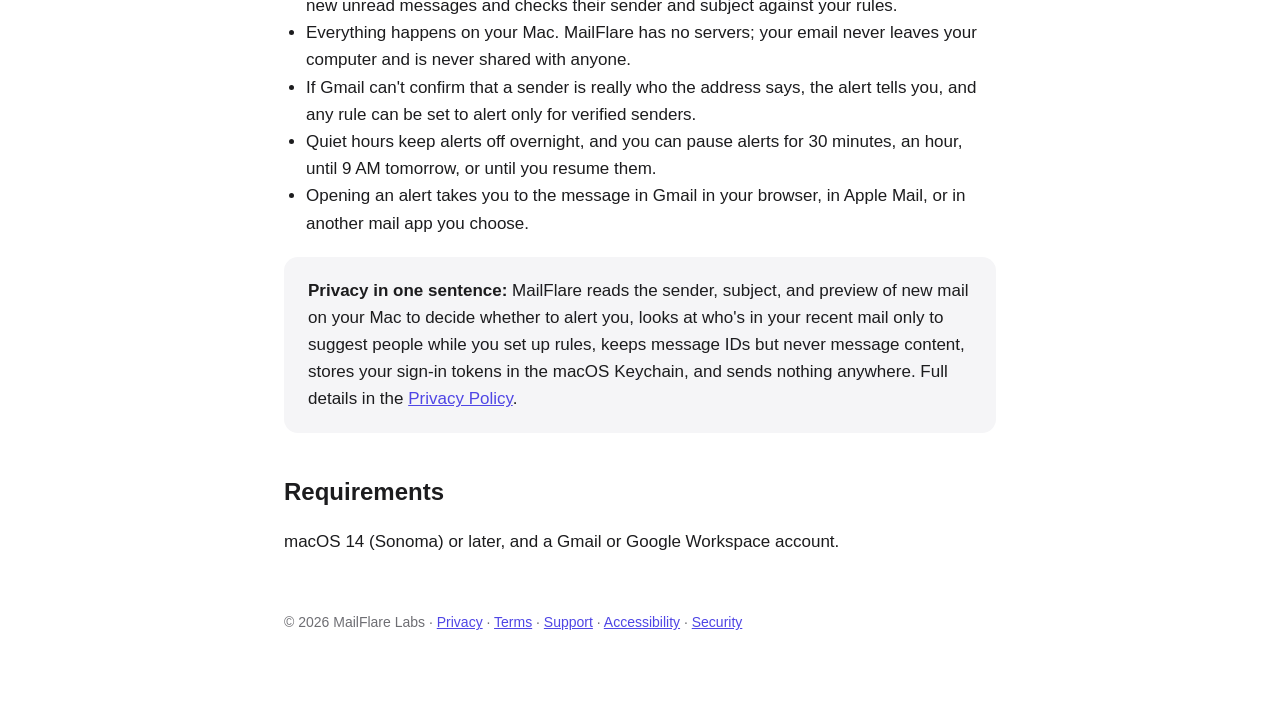
==== commit fc83f8c5: "Merge pull request #16 from mailflarelabs/content/104-download-path Homepage: say how to get the app" ====
--- a/index.html
+++ b/index.html
@@ -31,7 +31,7 @@
   <strong>Coming soon to the Mac App Store</strong>
   <span>MailFlare isn't available to download yet. It will be on the Mac App Store first. Questions before then? <a href="support.html">Contact support</a>.</span>
 </div>
-<nav><a href="how-it-works.html">How it works</a><a href="support.html">Support</a><a href="privacy.html">Privacy Policy</a></nav>
+<nav><a href="privacy.html">Privacy Policy</a><a href="support.html">Support</a></nav>
 
 <h2>What it does</h2>
 <p>You tell MailFlare which <span data-feature="rule-criteria">senders, domains, or subject keywords</span> matter: your manager, your on-call paging service, a customer escalation list. When a matching message arrives in Gmail, MailFlare shows an alert with who it's from and the subject, and keeps it there until you dismiss it or open the message. <span data-feature="alert-detail">The preview stays hidden until you choose Show Preview, so a stranger's words never fill your screen; you can turn that off in Settings, or hide the subject too.</span></p>
@@ -64,7 +64,7 @@
   </picture>
   <figcaption>Full screen: covers every display until you respond.</figcaption>
 </figure>
-<p class="note">Screenshots show sample mail. <a href="how-it-works.html">See how it works, step by step</a>.</p>
+<p class="note">Screenshots show sample mail.</p>
 </div>
 
 <h2>Setting it up</h2>
--- a/style.css
+++ b/style.css
@@ -22,7 +22,3 @@
 .cta { display: flex; flex-direction: column; gap: 4px; margin: 20px 0 24px; padding: 18px 22px; border-radius: 14px; background: var(--card); border-left: 4px solid var(--accent); }
 .cta strong { font-size: 20px; }
 .cta span { color: var(--muted); }
-.gallery { display: grid; grid-template-columns: repeat(auto-fit, minmax(200px, 1fr)); gap: 16px; margin: 20px 0; }
-.gallery figure { margin: 0; }
-figure.narrow { max-width: 480px; margin-left: auto; margin-right: auto; }
-ol.steps li { margin-bottom: 10px; }
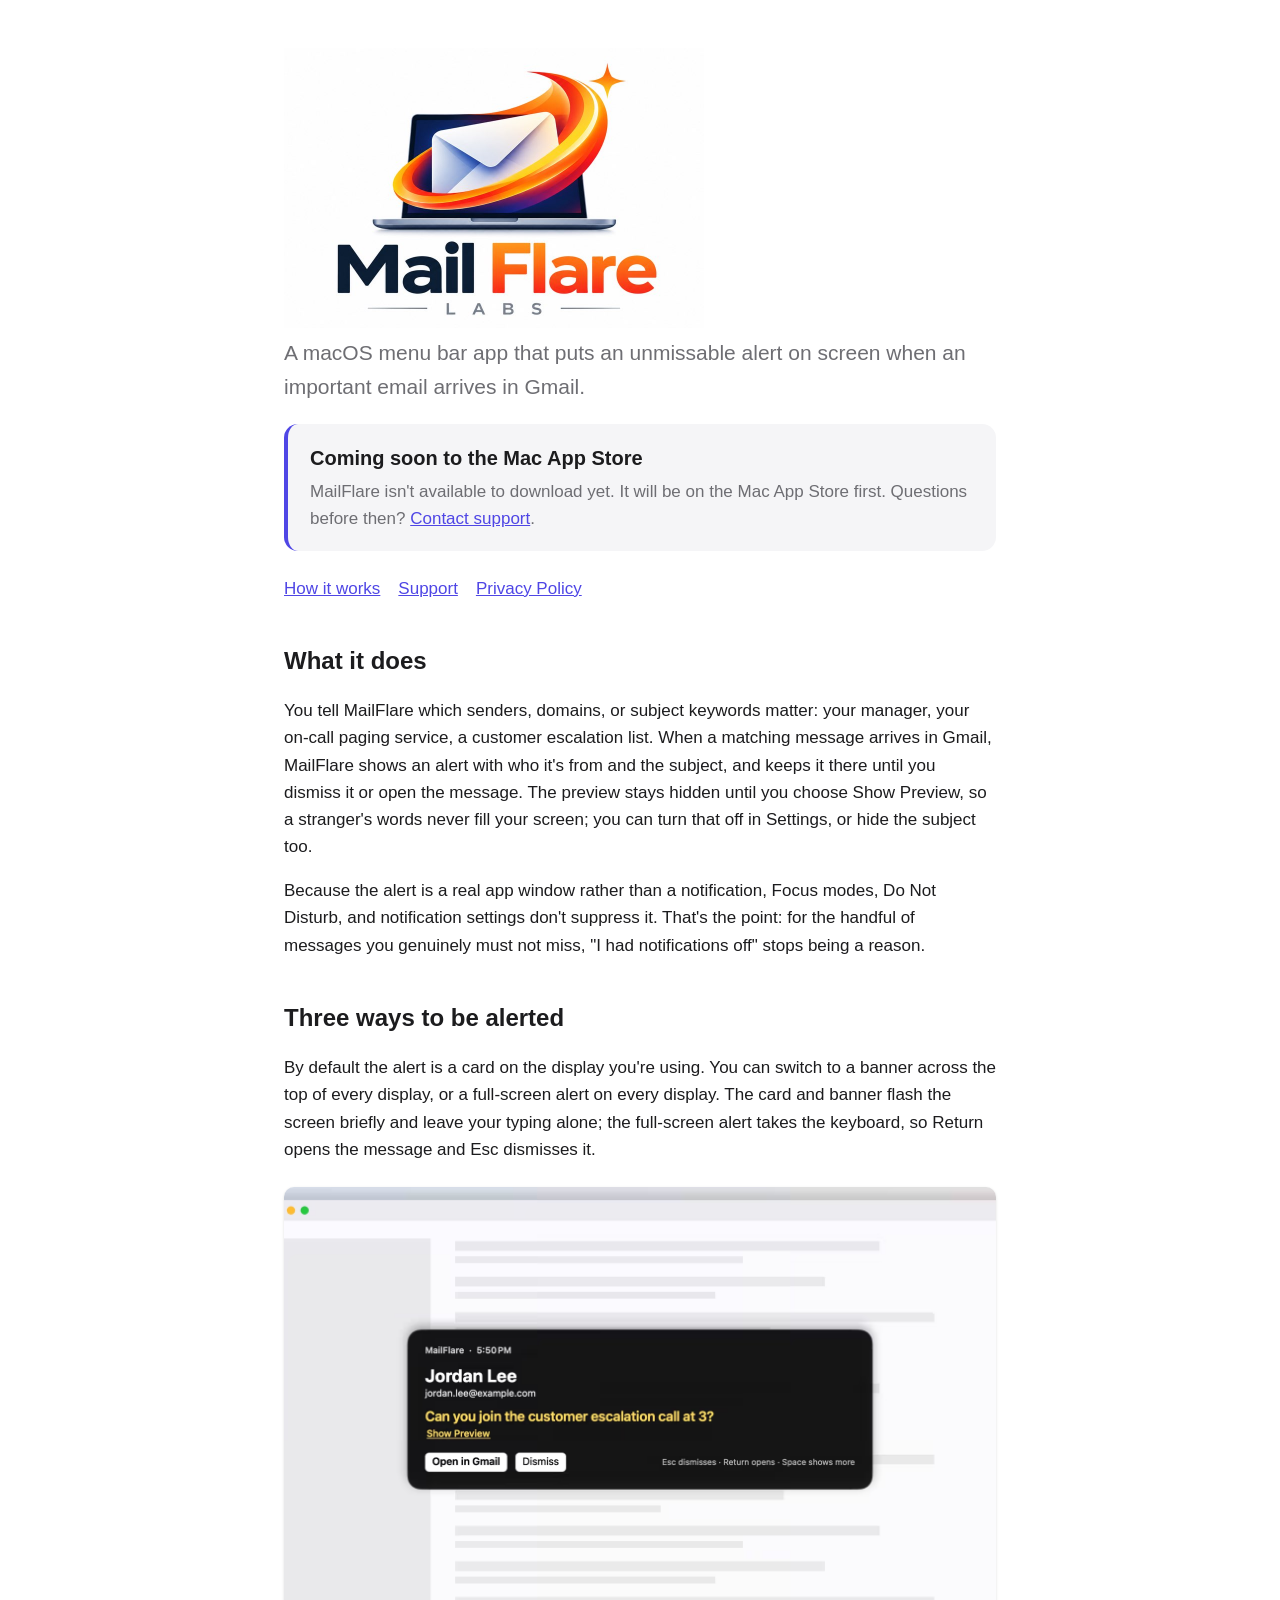
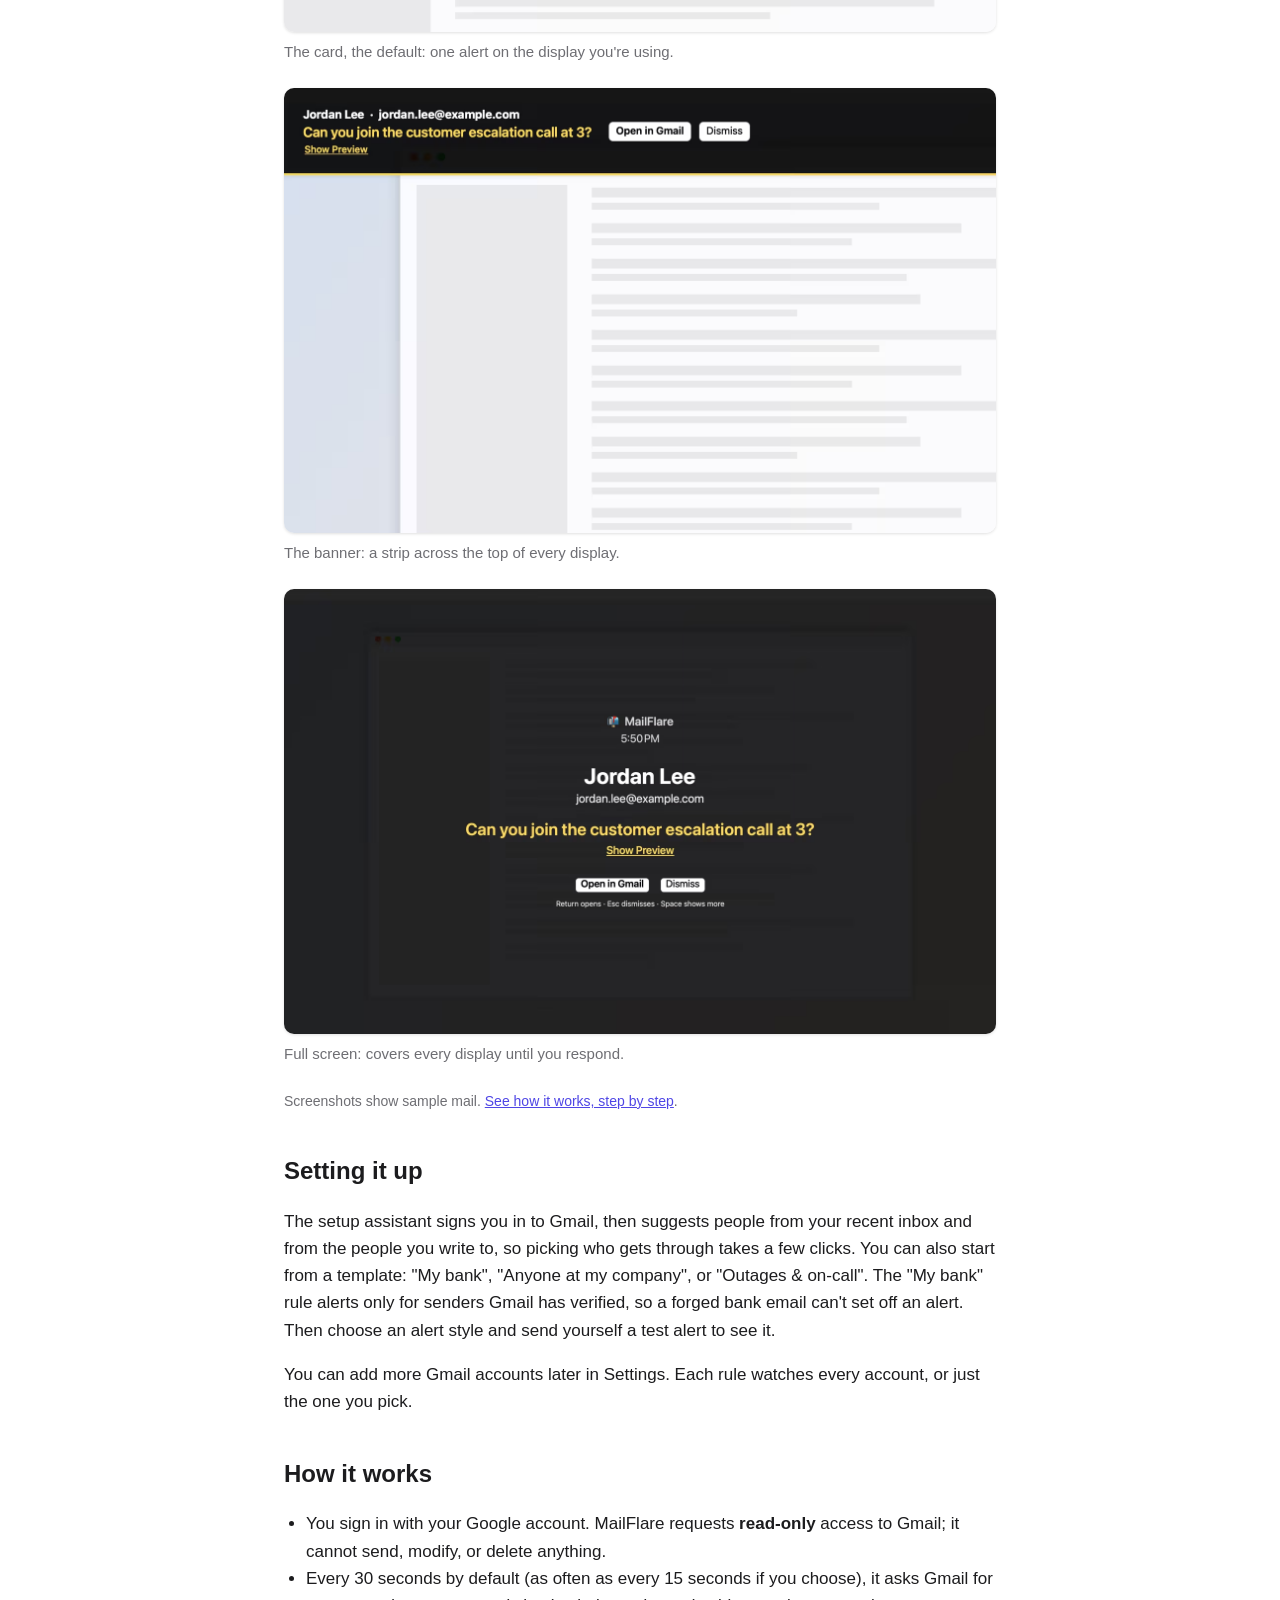
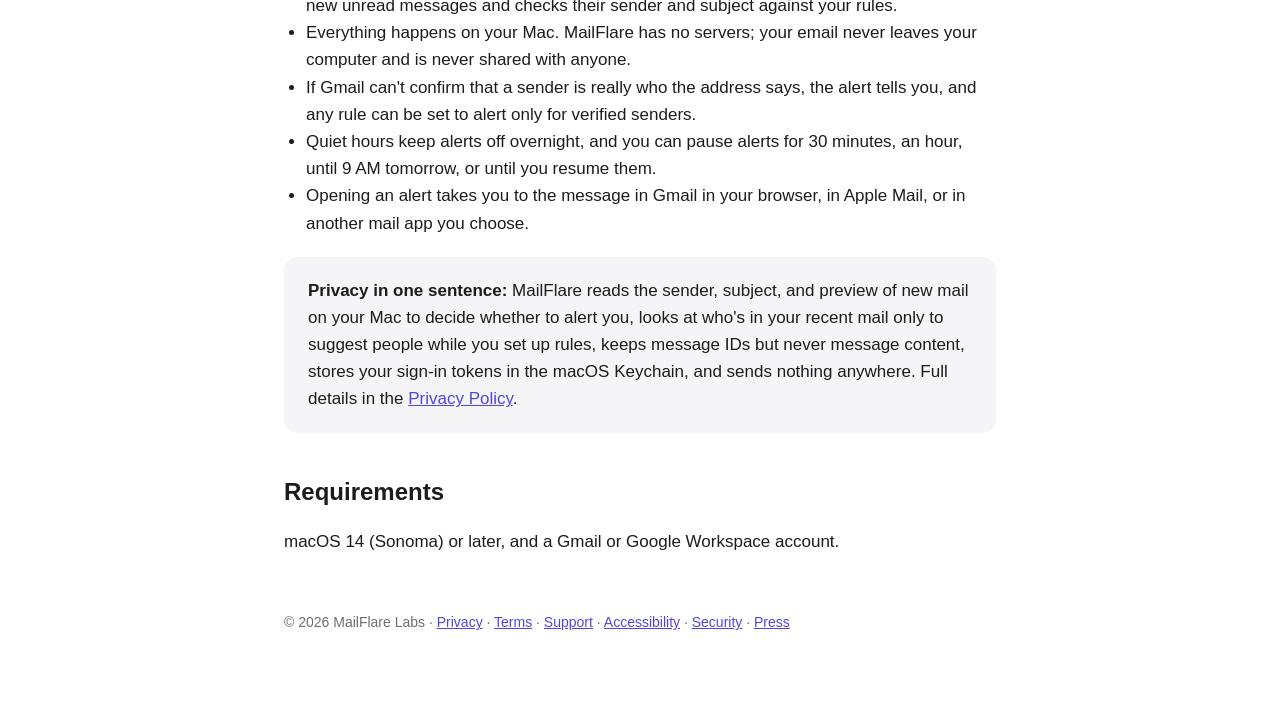
==== commit 73c63db2: "Press kit (mailflarelabs/mailflare#103) press.html has a one-sentence and a one-paragraph descriptio" ====
--- a/index.html
+++ b/index.html
@@ -31,7 +31,7 @@
   <strong>Coming soon to the Mac App Store</strong>
   <span>MailFlare isn't available to download yet. It will be on the Mac App Store first. Questions before then? <a href="support.html">Contact support</a>.</span>
 </div>
-<nav><a href="privacy.html">Privacy Policy</a><a href="support.html">Support</a></nav>
+<nav><a href="how-it-works.html">How it works</a><a href="support.html">Support</a><a href="privacy.html">Privacy Policy</a></nav>
 
 <h2>What it does</h2>
 <p>You tell MailFlare which <span data-feature="rule-criteria">senders, domains, or subject keywords</span> matter: your manager, your on-call paging service, a customer escalation list. When a matching message arrives in Gmail, MailFlare shows an alert with who it's from and the subject, and keeps it there until you dismiss it or open the message. <span data-feature="alert-detail">The preview stays hidden until you choose Show Preview, so a stranger's words never fill your screen; you can turn that off in Settings, or hide the subject too.</span></p>
@@ -64,7 +64,7 @@
   </picture>
   <figcaption>Full screen: covers every display until you respond.</figcaption>
 </figure>
-<p class="note">Screenshots show sample mail.</p>
+<p class="note">Screenshots show sample mail. <a href="how-it-works.html">See how it works, step by step</a>.</p>
 </div>
 
 <h2>Setting it up</h2>
@@ -88,7 +88,7 @@
 <h2>Requirements</h2>
 <p><span data-feature="min-macos">macOS 14 (Sonoma) or later</span>, and a Gmail or Google Workspace account.</p>
 
-<footer>© 2026 MailFlare Labs · <a href="privacy.html">Privacy</a> · <a href="terms.html">Terms</a> · <a href="support.html">Support</a> · <a href="accessibility.html">Accessibility</a> · <a href="security.html">Security</a></footer>
+<footer>© 2026 MailFlare Labs · <a href="privacy.html">Privacy</a> · <a href="terms.html">Terms</a> · <a href="support.html">Support</a> · <a href="accessibility.html">Accessibility</a> · <a href="security.html">Security</a> · <a href="press.html">Press</a></footer>
 </main>
 </body>
 </html>
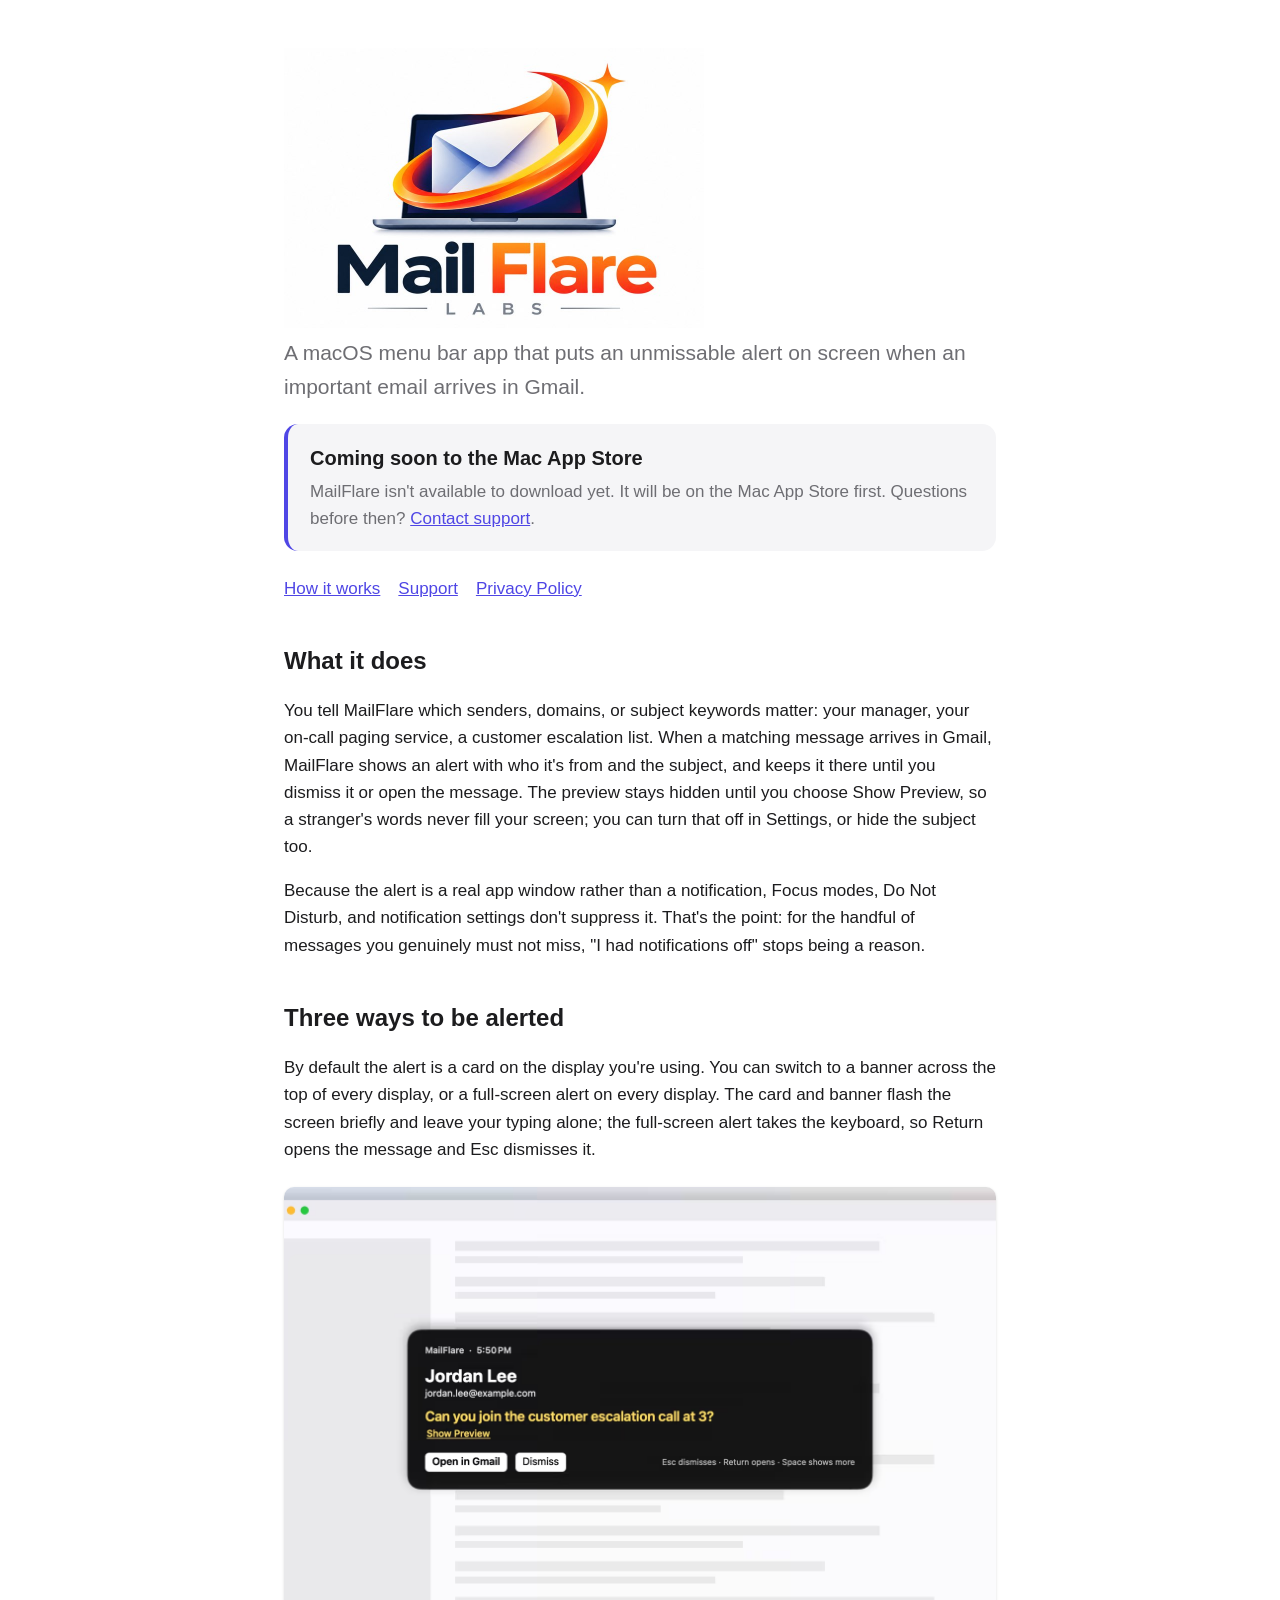
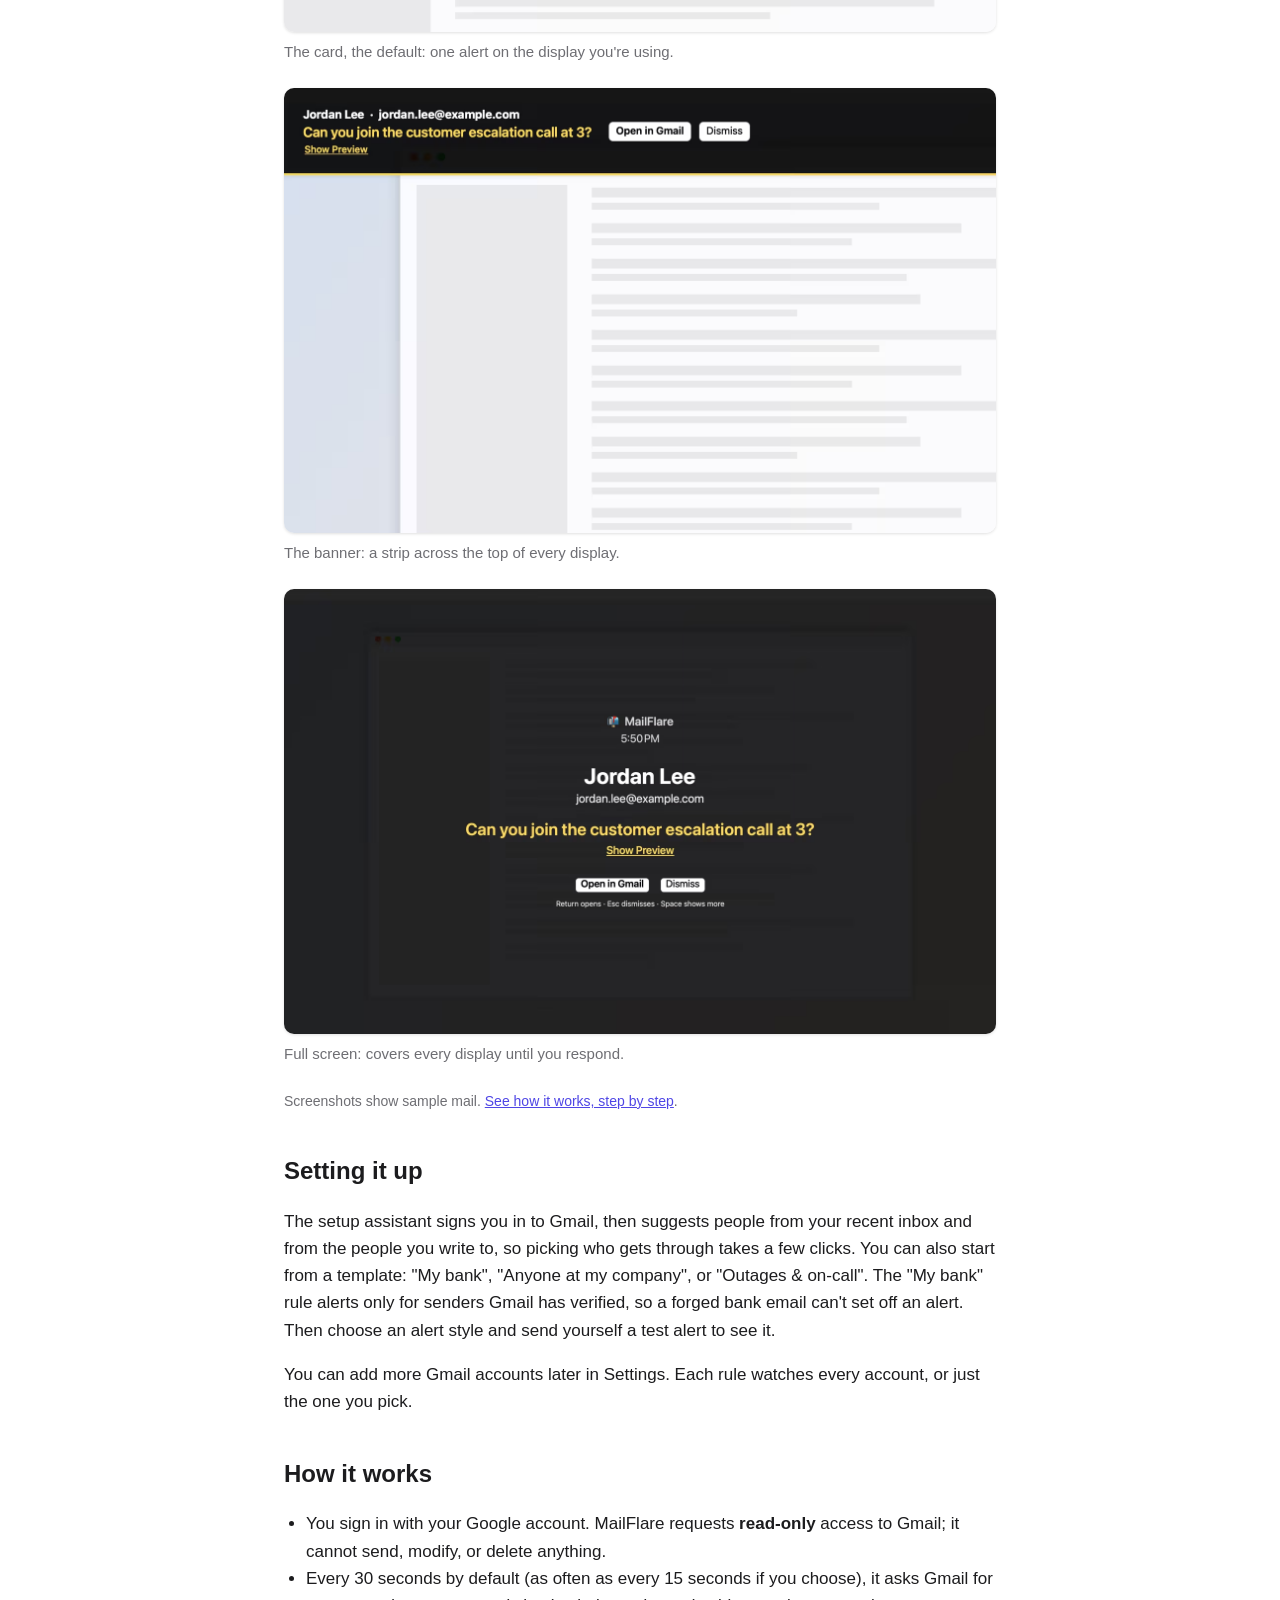
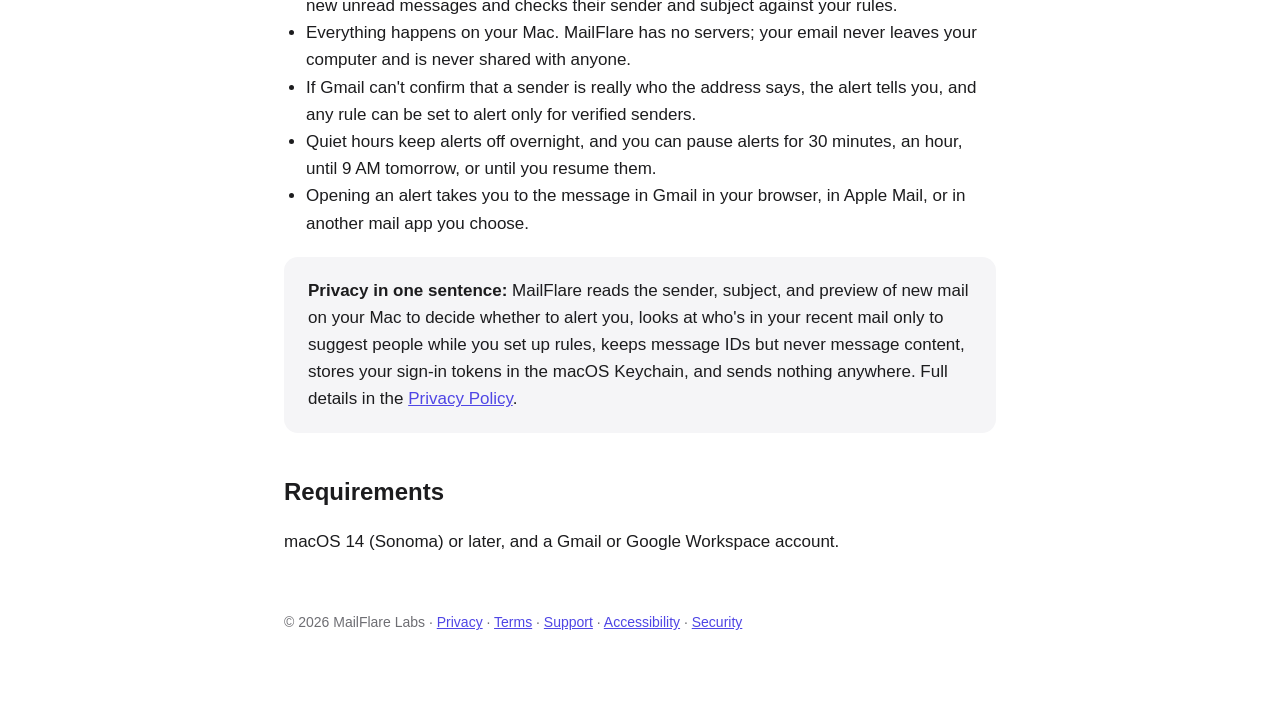
==== commit defd4790: "Merge pull request #17 from mailflarelabs/content/99-how-it-works "How it works" page (mailflare#99)" ====
--- a/index.html
+++ b/index.html
@@ -88,7 +88,7 @@
 <h2>Requirements</h2>
 <p><span data-feature="min-macos">macOS 14 (Sonoma) or later</span>, and a Gmail or Google Workspace account.</p>
 
-<footer>© 2026 MailFlare Labs · <a href="privacy.html">Privacy</a> · <a href="terms.html">Terms</a> · <a href="support.html">Support</a> · <a href="accessibility.html">Accessibility</a> · <a href="security.html">Security</a> · <a href="press.html">Press</a></footer>
+<footer>© 2026 MailFlare Labs · <a href="privacy.html">Privacy</a> · <a href="terms.html">Terms</a> · <a href="support.html">Support</a> · <a href="accessibility.html">Accessibility</a> · <a href="security.html">Security</a></footer>
 </main>
 </body>
 </html>
--- a/style.css
+++ b/style.css
@@ -22,3 +22,7 @@
 .cta { display: flex; flex-direction: column; gap: 4px; margin: 20px 0 24px; padding: 18px 22px; border-radius: 14px; background: var(--card); border-left: 4px solid var(--accent); }
 .cta strong { font-size: 20px; }
 .cta span { color: var(--muted); }
+.gallery { display: grid; grid-template-columns: repeat(auto-fit, minmax(200px, 1fr)); gap: 16px; margin: 20px 0; }
+.gallery figure { margin: 0; }
+figure.narrow { max-width: 480px; margin-left: auto; margin-right: auto; }
+ol.steps li { margin-bottom: 10px; }
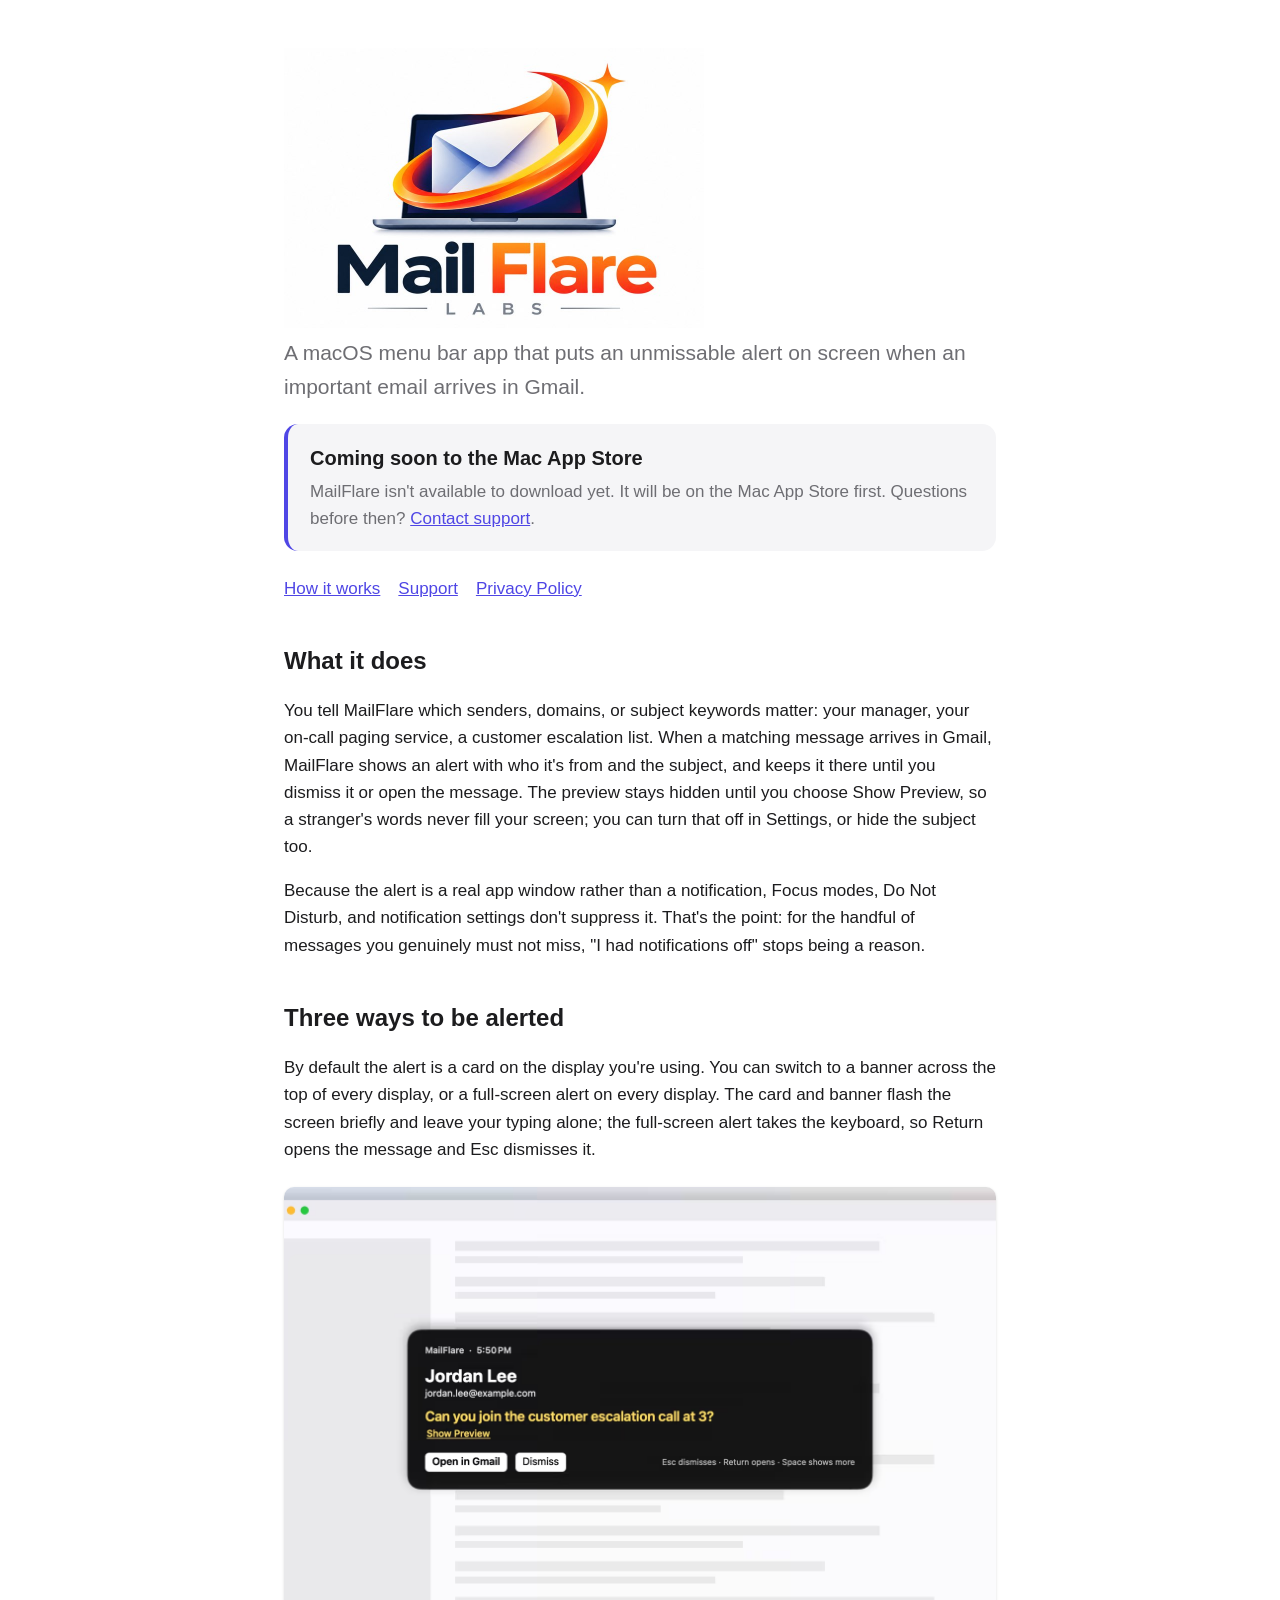
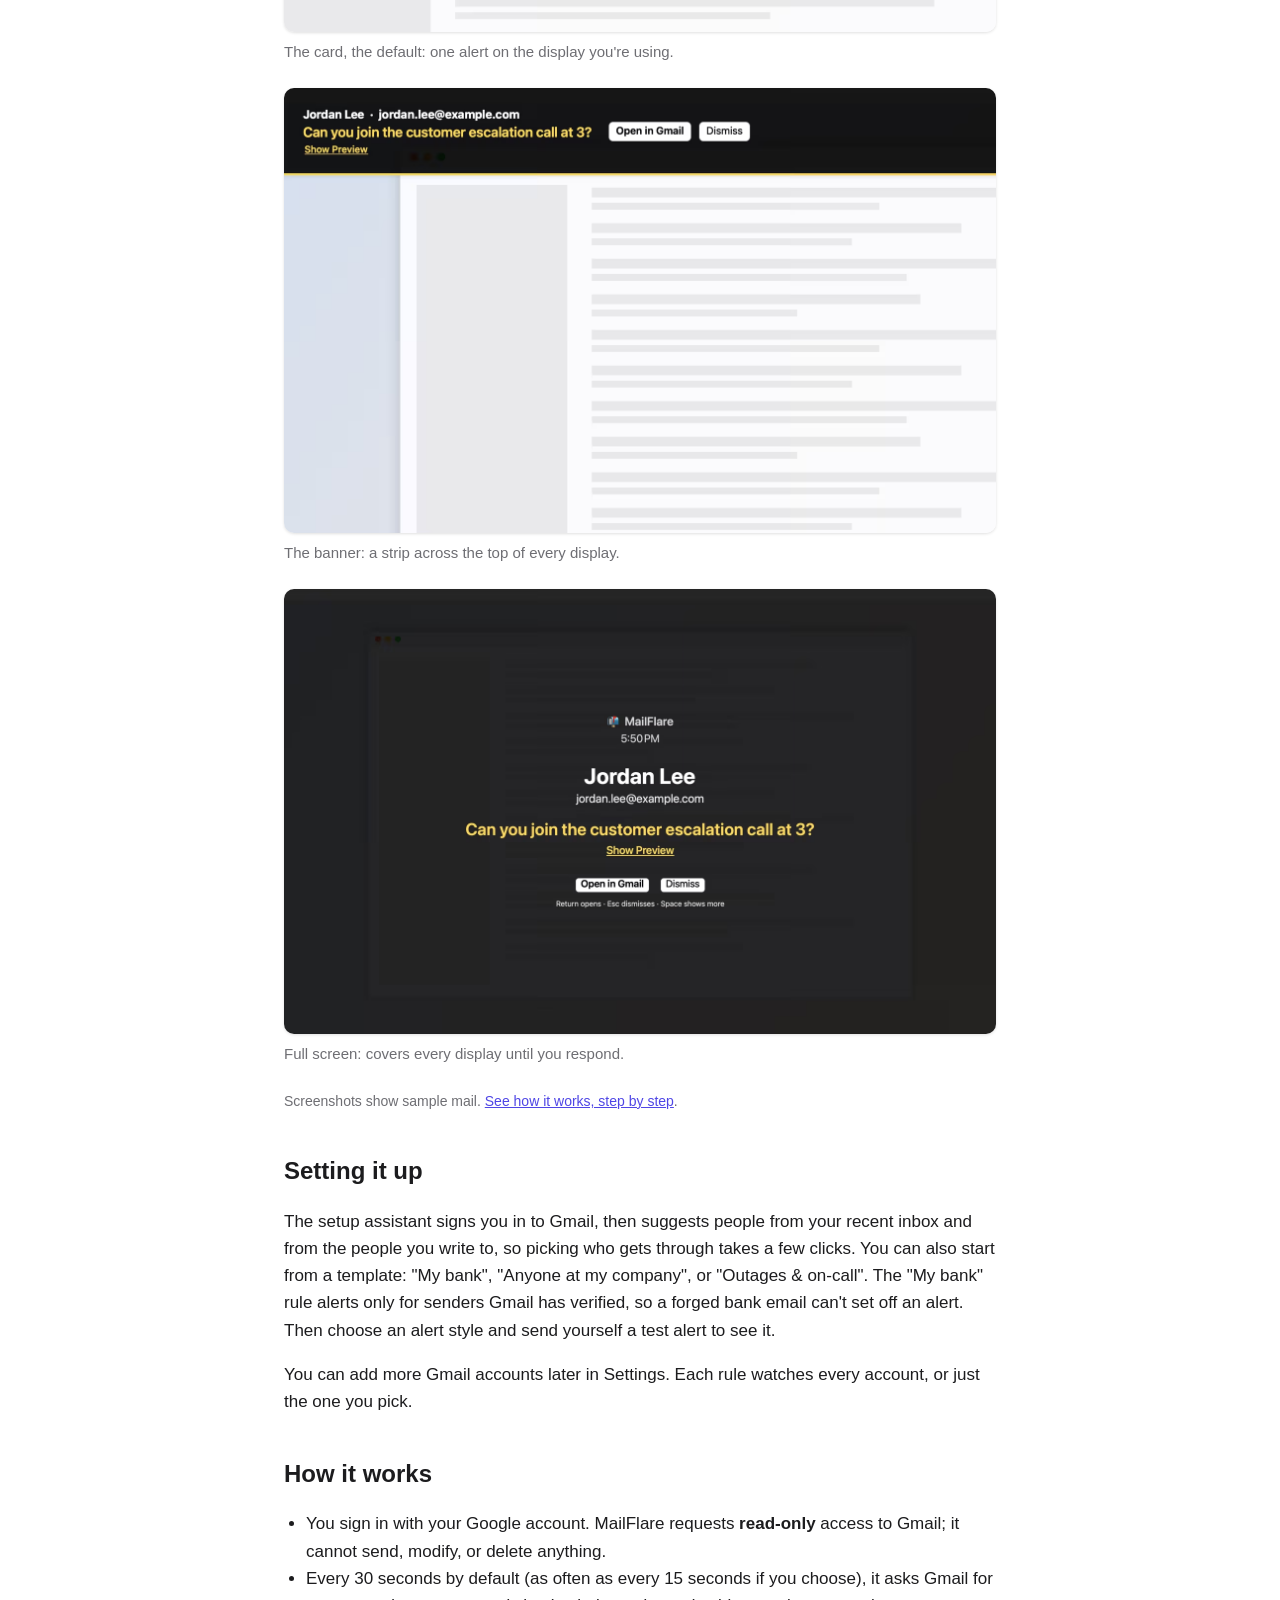
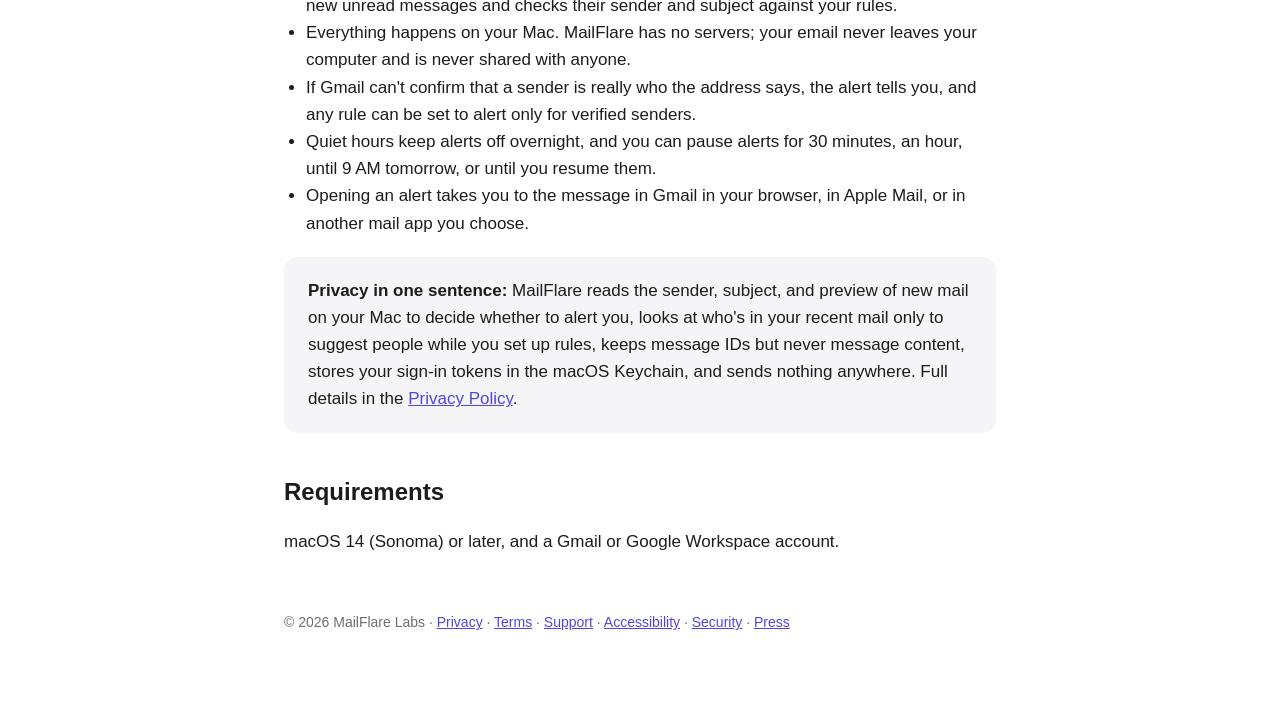
==== commit 264bc535: "Merge pull request #18 from mailflarelabs/content/103-press-kit Press kit (mailflare#103)" ====
--- a/index.html
+++ b/index.html
@@ -88,7 +88,7 @@
 <h2>Requirements</h2>
 <p><span data-feature="min-macos">macOS 14 (Sonoma) or later</span>, and a Gmail or Google Workspace account.</p>
 
-<footer>© 2026 MailFlare Labs · <a href="privacy.html">Privacy</a> · <a href="terms.html">Terms</a> · <a href="support.html">Support</a> · <a href="accessibility.html">Accessibility</a> · <a href="security.html">Security</a></footer>
+<footer>© 2026 MailFlare Labs · <a href="privacy.html">Privacy</a> · <a href="terms.html">Terms</a> · <a href="support.html">Support</a> · <a href="accessibility.html">Accessibility</a> · <a href="security.html">Security</a> · <a href="press.html">Press</a></footer>
 </main>
 </body>
 </html>
